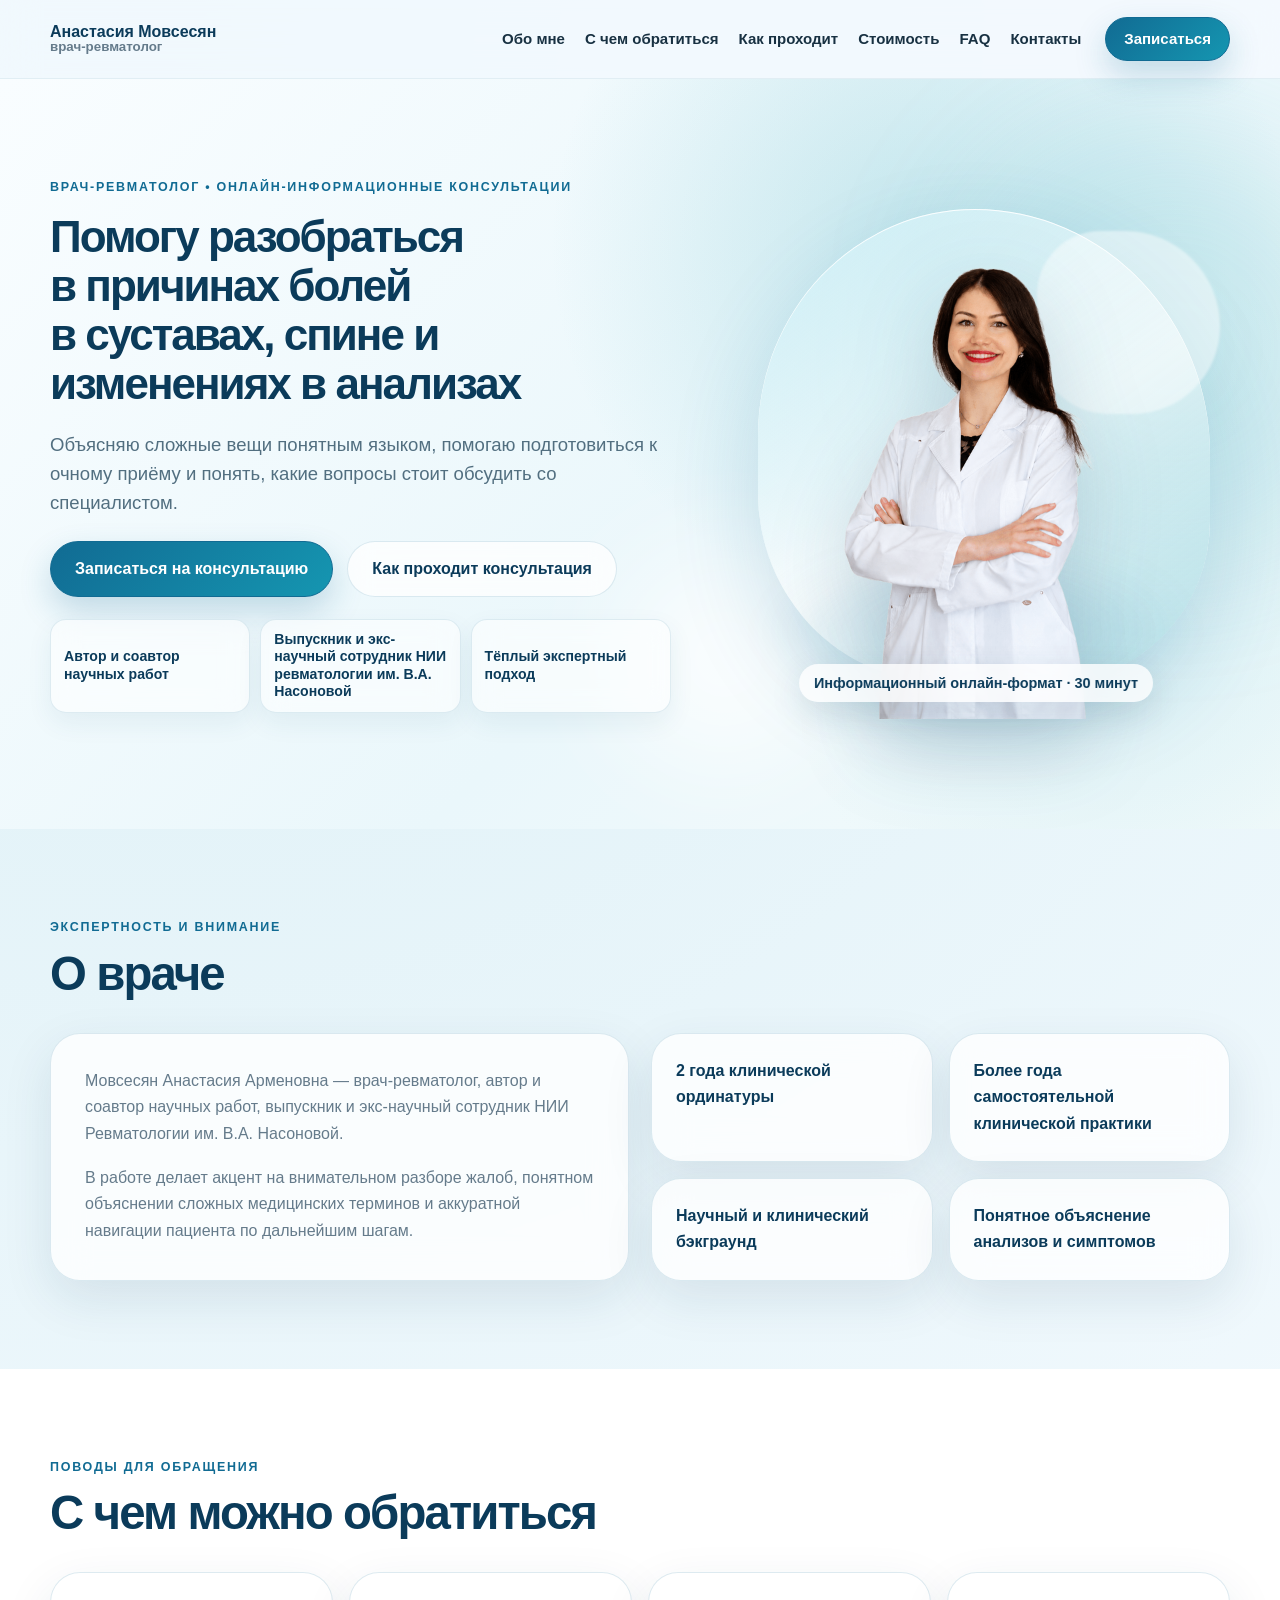
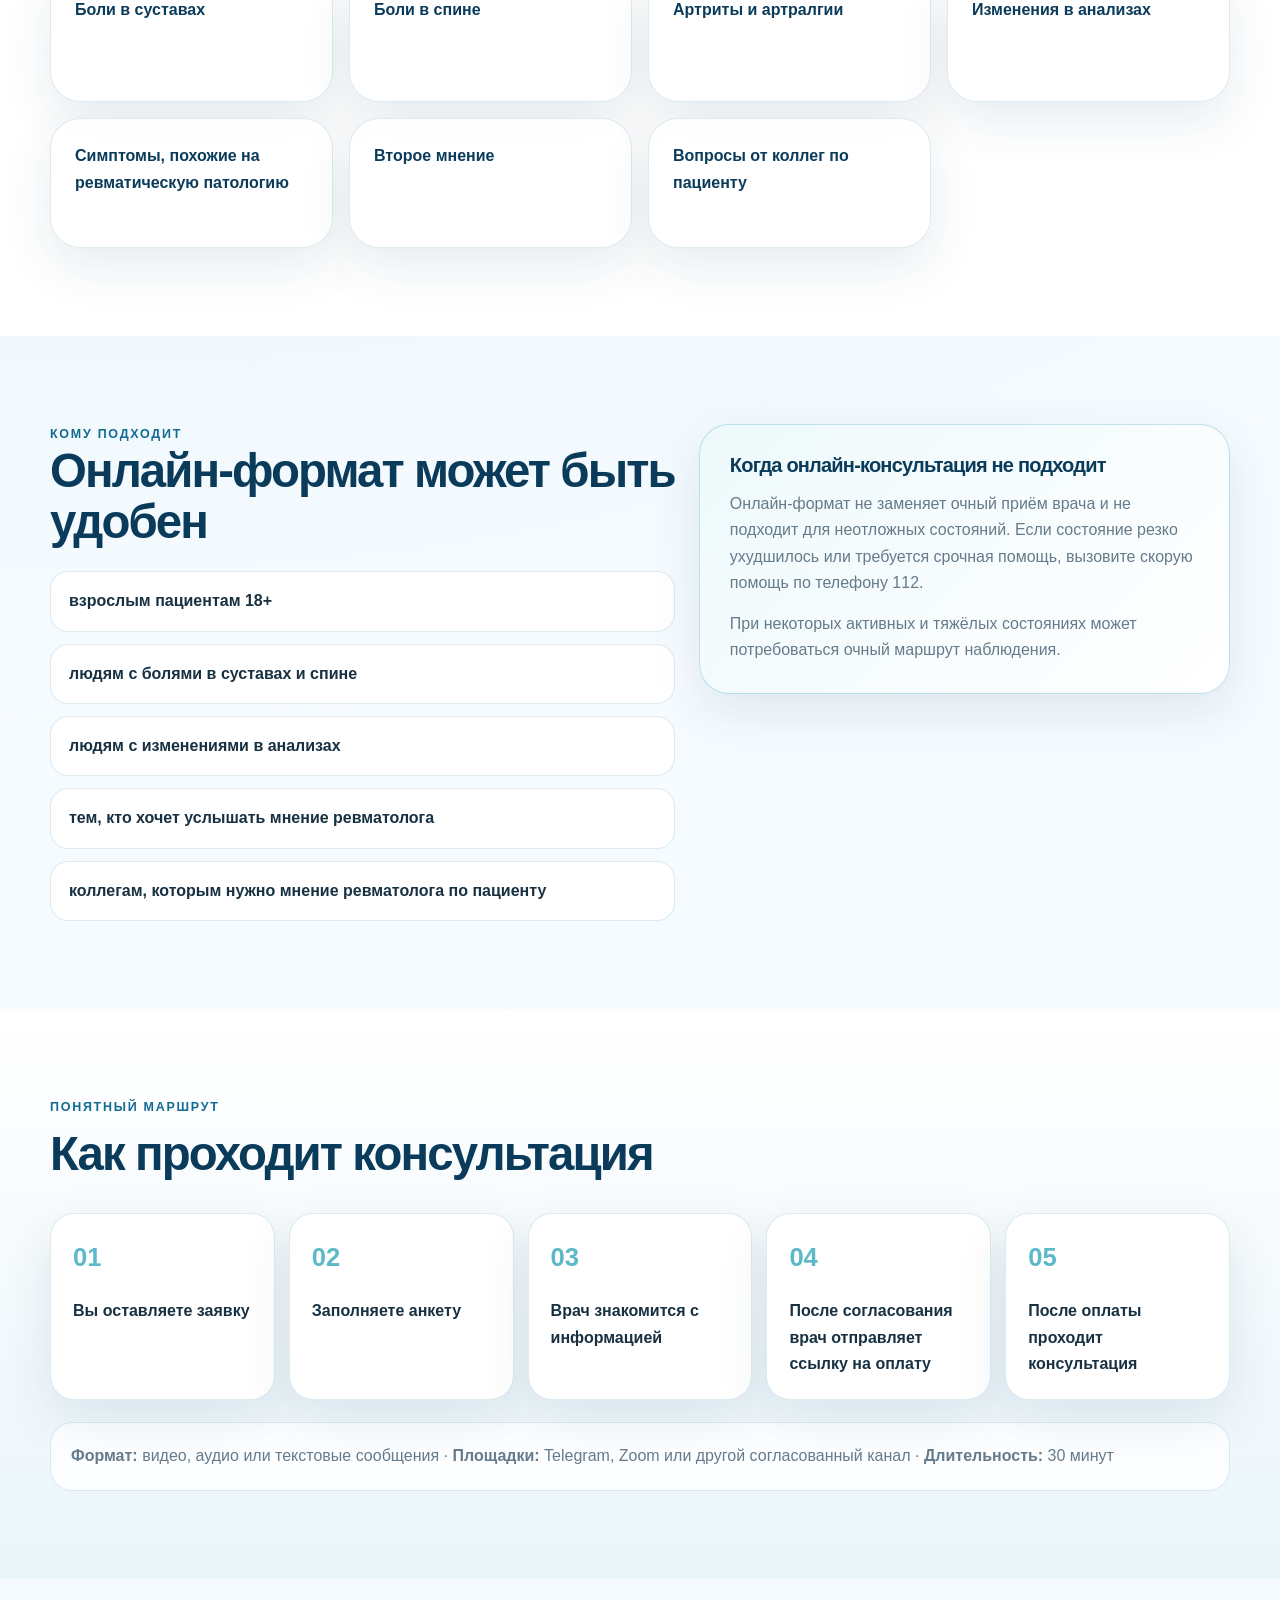
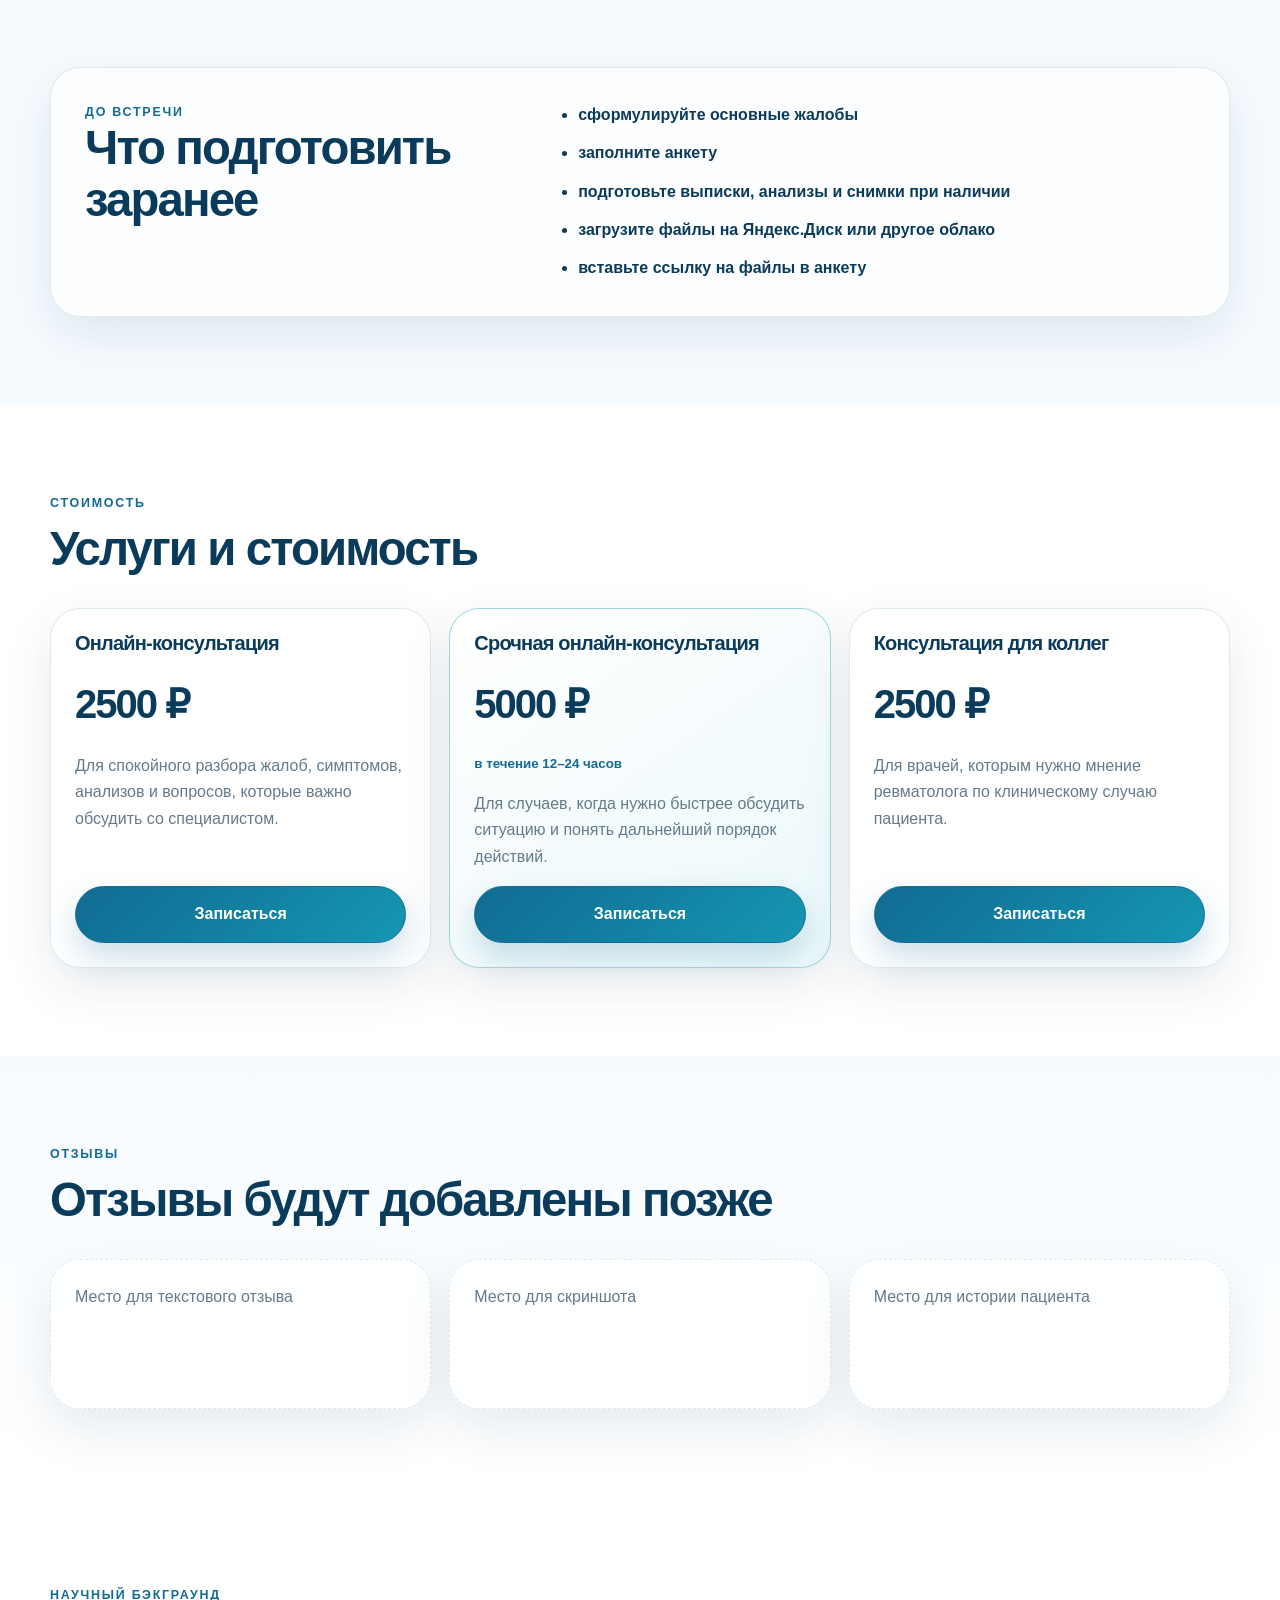
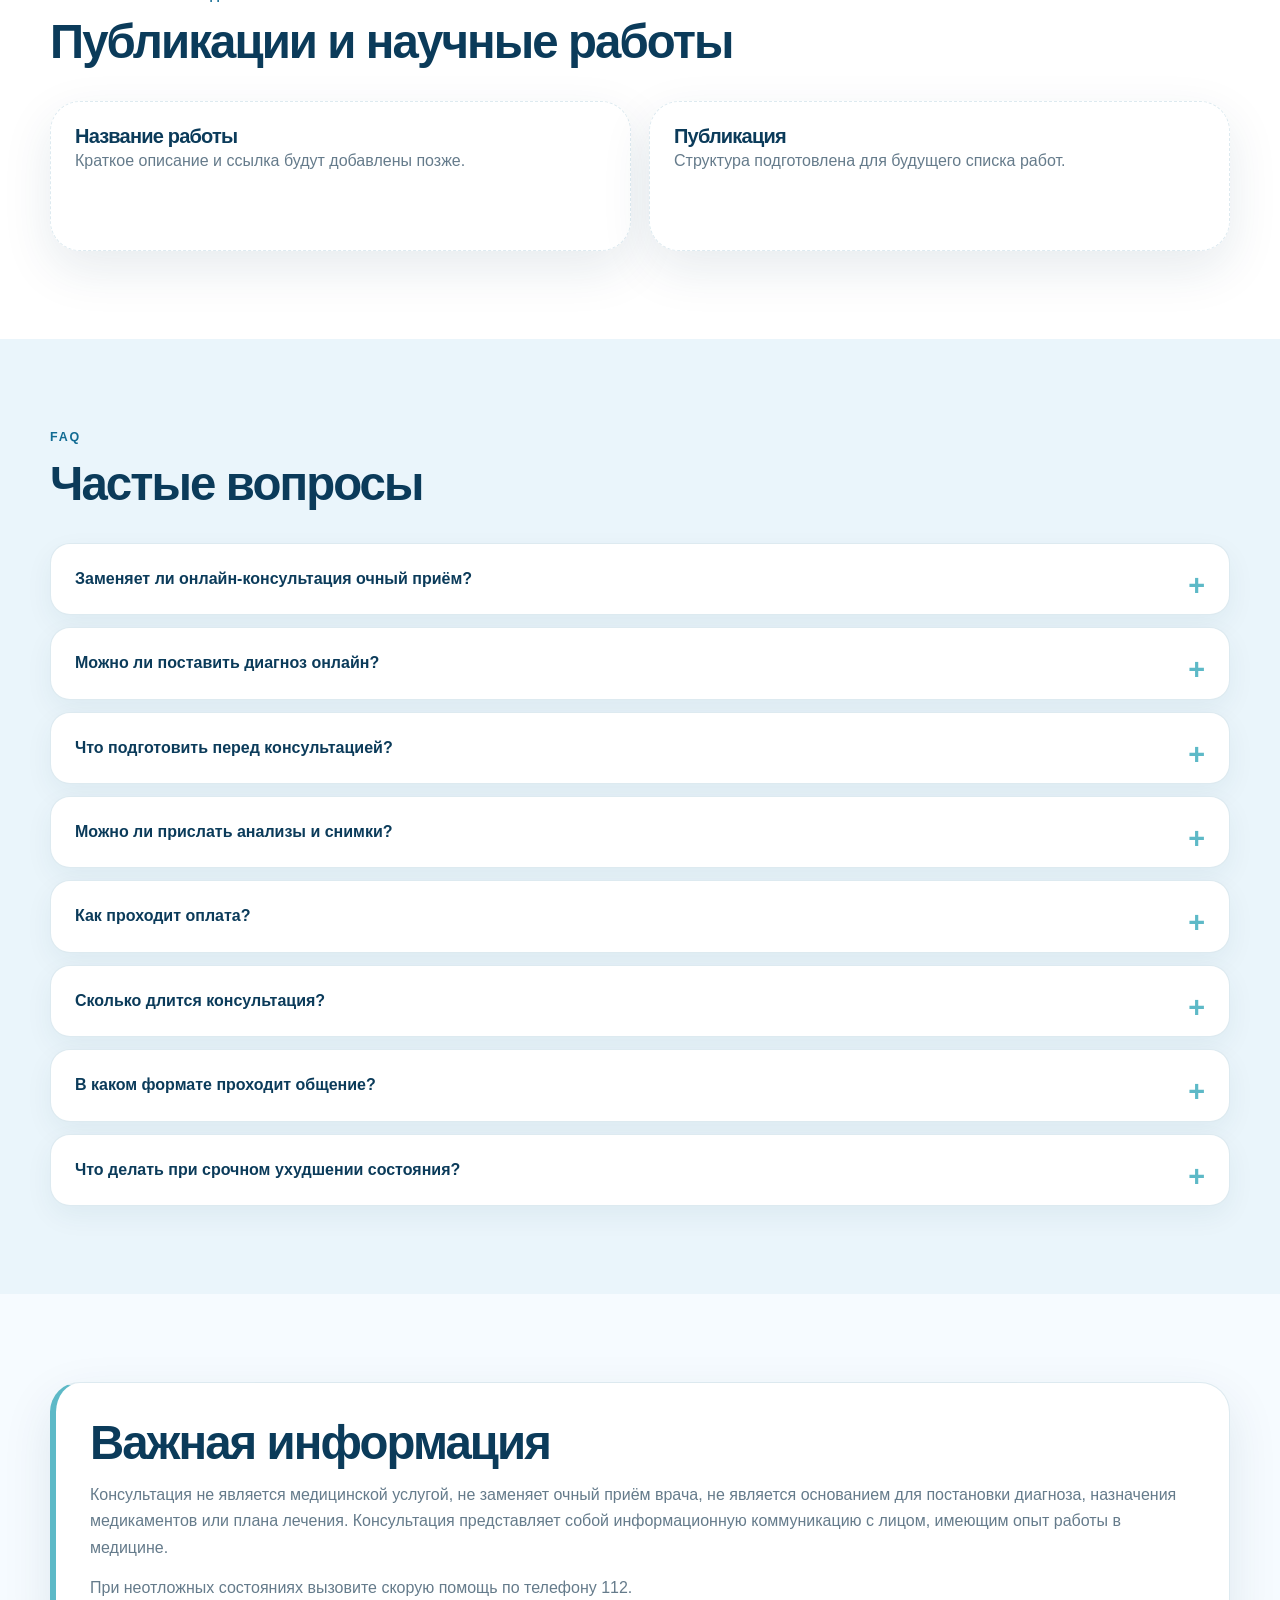
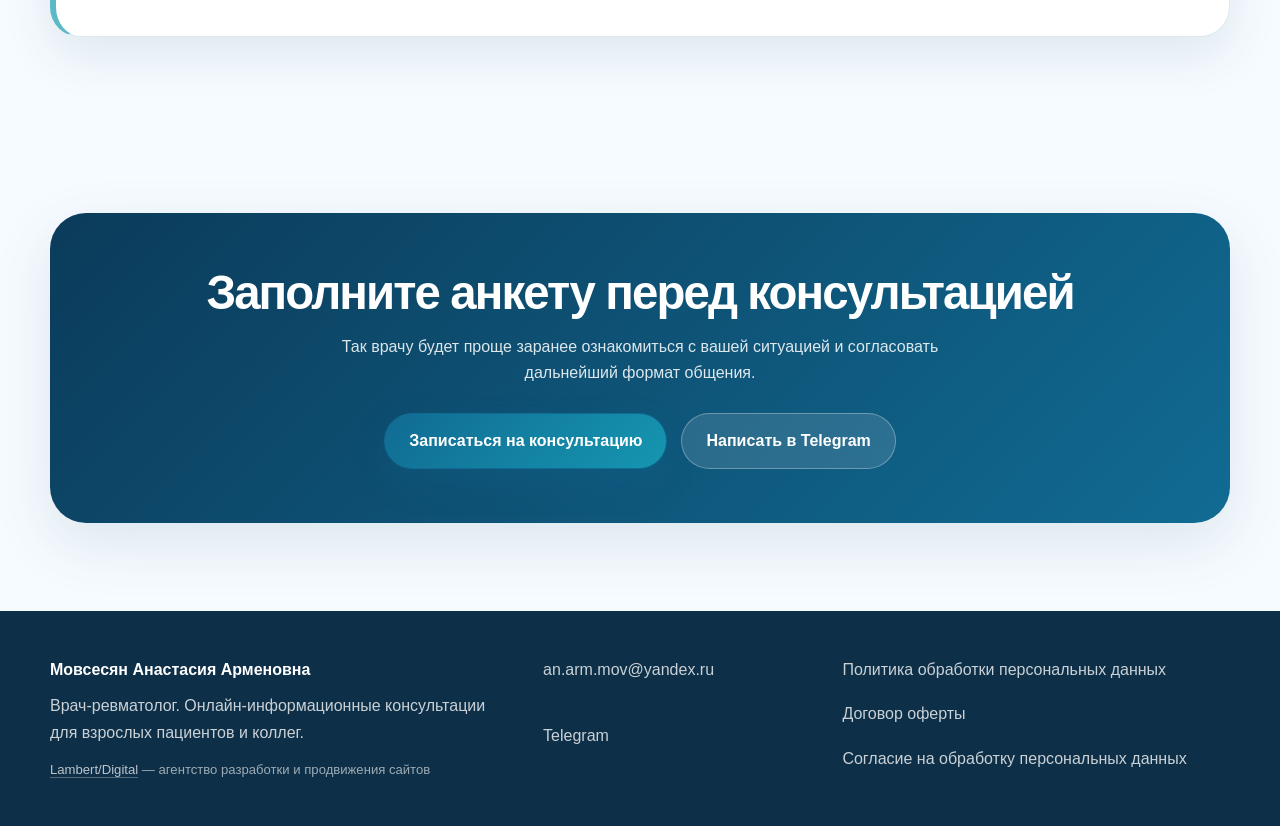
==== index.html @ 41251ccc "Подключить юридические документы на страницах сайта" ====
<!DOCTYPE html>
<html lang="ru">
<head>
  <meta charset="UTF-8">
  <meta name="viewport" content="width=device-width, initial-scale=1.0">
  <title>Анастасия Мовсесян — врач-ревматолог | Онлайн-информационные консультации</title>
  <meta name="description" content="Светлый лендинг врача-ревматолога Анастасии Мовсесян: онлайн-информационные консультации, анкета, стоимость, FAQ и контакты.">
  <meta property="og:type" content="website">
  <meta property="og:url" content="https://revmatolog-movsesyan.ru/">
  <meta property="og:title" content="Анастасия Мовсесян — врач-ревматолог">
  <meta property="og:description" content="Помощь в подготовке к очному приёму и понятный разбор жалоб, симптомов и анализов в онлайн-формате.">
  <meta property="og:image" content="https://revmatolog-movsesyan.ru/assets/images/doctor/movsesyan.png">
  <link rel="icon" href="assets/images/fav/favicon.ico" sizes="any">
  <link rel="icon" type="image/png" sizes="32x32" href="assets/images/fav/favicon-32x32.png">
  <link rel="icon" type="image/png" sizes="16x16" href="assets/images/fav/favicon-16x16.png">
  <link rel="apple-touch-icon" sizes="180x180" href="assets/images/fav/apple-touch-icon.png">
  <link rel="manifest" href="site.webmanifest">
  <meta name="theme-color" content="#0f3852">
  <link rel="stylesheet" href="assets/styles/main.css">
  <!-- TODO: место для подключения Яндекс.Метрики на следующем этапе. -->
</head>
<body>
  <header class="header" data-header>
    <div class="header__container container">
      <a class="header__brand" href="index.html" aria-label="На главную"><span>Анастасия Мовсесян</span><small>врач-ревматолог</small></a>
      <nav class="header__nav" data-menu aria-label="Основная навигация">
        <a href="#about">Обо мне</a><a href="#concerns">С чем обратиться</a><a href="#process">Как проходит</a><a href="#services">Стоимость</a><a href="#faq">FAQ</a><a href="#contacts">Контакты</a>
      </nav>
      <a class="button button--small header__cta" href="questionnaire.html">Записаться</a>
      <button class="header__burger" type="button" data-menu-toggle aria-label="Открыть меню" aria-expanded="false"><span></span><span></span><span></span></button>
    </div>
  </header>

  <main class="main">
    <section class="hero section">
      <div class="hero__container container reveal">
        <div class="hero__content">
          <p class="eyebrow">Врач-ревматолог • Онлайн-информационные консультации</p>
          <h1>Помогу разобраться в причинах болей в суставах, спине и изменениях в анализах</h1>
          <p class="hero__lead">Объясняю сложные вещи понятным языком, помогаю подготовиться к очному приёму и понять, какие вопросы стоит обсудить со специалистом.</p>
          <div class="hero__actions"><a class="button" href="questionnaire.html">Записаться на консультацию</a><a class="button button--ghost" href="#process">Как проходит консультация</a></div>
          <ul class="hero__facts"><li>Автор и соавтор научных работ</li><li>Выпускник и экс-научный сотрудник НИИ ревматологии им. В.А. Насоновой</li><li>Тёплый экспертный подход</li></ul>
        </div>
        <div class="hero__visual" aria-label="Фото врача">
          <div class="hero__photo-card"><img src="assets/images/doctor/movsesyan.png" alt="Мовсесян Анастасия Арменовна, врач-ревматолог"><p>Информационный онлайн-формат · 30 минут</p></div>
        </div>
      </div>
    </section>

    <section class="about section" id="about"><div class="container reveal"><div class="section-heading"><p class="eyebrow">Экспертность и внимание</p><h2>О враче</h2></div><div class="about__grid"><div class="about__text card card--large"><p>Мовсесян Анастасия Арменовна — врач-ревматолог, автор и соавтор научных работ, выпускник и экс-научный сотрудник НИИ Ревматологии им. В.А. Насоновой.</p><p>В работе делает акцент на внимательном разборе жалоб, понятном объяснении сложных медицинских терминов и аккуратной навигации пациента по дальнейшим шагам.</p></div><div class="about__stats"><article class="card">2 года клинической ординатуры</article><article class="card">Более года самостоятельной клинической практики</article><article class="card">Научный и клинический бэкграунд</article><article class="card">Понятное объяснение анализов и симптомов</article></div></div></div></section>

    <section class="concerns section" id="concerns"><div class="container reveal"><div class="section-heading"><p class="eyebrow">Поводы для обращения</p><h2>С чем можно обратиться</h2></div><div class="concerns__grid"> <article class="card">Боли в суставах</article><article class="card">Боли в спине</article><article class="card">Артриты и артралгии</article><article class="card">Изменения в анализах</article><article class="card">Симптомы, похожие на ревматическую патологию</article><article class="card">Второе мнение</article><article class="card">Вопросы от коллег по пациенту</article></div></div></section>

    <section class="suitability section"><div class="container reveal"><div class="suitability__grid"><div><p class="eyebrow">Кому подходит</p><h2>Онлайн-формат может быть удобен</h2><div class="suitability__list"><span>взрослым пациентам 18+</span><span>людям с болями в суставах и спине</span><span>людям с изменениями в анализах</span><span>тем, кто хочет услышать мнение ревматолога</span><span>коллегам, которым нужно мнение ревматолога по пациенту</span></div></div><aside class="notice"><h3>Когда онлайн-консультация не подходит</h3><p>Онлайн-формат не заменяет очный приём врача и не подходит для неотложных состояний. Если состояние резко ухудшилось или требуется срочная помощь, вызовите скорую помощь по телефону 112.</p><p>При некоторых активных и тяжёлых состояниях может потребоваться очный маршрут наблюдения.</p></aside></div></div></section>

    <section class="process section" id="process"><div class="container reveal"><div class="section-heading"><p class="eyebrow">Понятный маршрут</p><h2>Как проходит консультация</h2></div><ol class="process__steps"><li><span>01</span>Вы оставляете заявку</li><li><span>02</span>Заполняете анкету</li><li><span>03</span>Врач знакомится с информацией</li><li><span>04</span>После согласования врач отправляет ссылку на оплату</li><li><span>05</span>После оплаты проходит консультация</li></ol><div class="process__meta"><b>Формат:</b> видео, аудио или текстовые сообщения · <b>Площадки:</b> Telegram, Zoom или другой согласованный канал · <b>Длительность:</b> 30 минут</div></div></section>

    <section class="preparation section"><div class="container reveal"><div class="preparation__card card card--large"><div><p class="eyebrow">До встречи</p><h2>Что подготовить заранее</h2></div><ul><li>сформулируйте основные жалобы</li><li>заполните анкету</li><li>подготовьте выписки, анализы и снимки при наличии</li><li>загрузите файлы на Яндекс.Диск или другое облако</li><li>вставьте ссылку на файлы в анкету</li></ul></div></div></section>

    <section class="services section" id="services"><div class="container reveal"><div class="section-heading"><p class="eyebrow">Стоимость</p><h2>Услуги и стоимость</h2></div><div class="services__grid"><article class="service-card"><h3>Онлайн-консультация</h3><strong>2500 ₽</strong><p>Для спокойного разбора жалоб, симптомов, анализов и вопросов, которые важно обсудить со специалистом.</p><a class="button" href="questionnaire.html">Записаться</a></article><article class="service-card service-card--accent"><h3>Срочная онлайн-консультация</h3><strong>5000 ₽</strong><small>в течение 12–24 часов</small><p>Для случаев, когда нужно быстрее обсудить ситуацию и понять дальнейший порядок действий.</p><a class="button" href="questionnaire.html">Записаться</a></article><article class="service-card"><h3>Консультация для коллег</h3><strong>2500 ₽</strong><p>Для врачей, которым нужно мнение ревматолога по клиническому случаю пациента.</p><a class="button" href="questionnaire.html">Записаться</a></article></div></div></section>

    <section class="reviews section"><div class="container reveal"><div class="section-heading"><p class="eyebrow">Отзывы</p><h2>Отзывы будут добавлены позже</h2></div><div class="placeholder-grid"><article class="placeholder-card">Место для текстового отзыва</article><article class="placeholder-card">Место для скриншота</article><article class="placeholder-card">Место для истории пациента</article></div></div></section>
    <section class="publications section"><div class="container reveal"><div class="section-heading"><p class="eyebrow">Научный бэкграунд</p><h2>Публикации и научные работы</h2></div><div class="placeholder-grid"><article class="placeholder-card"><h3>Название работы</h3><p>Краткое описание и ссылка будут добавлены позже.</p></article><article class="placeholder-card"><h3>Публикация</h3><p>Структура подготовлена для будущего списка работ.</p></article></div></div></section>

    <section class="faq section" id="faq"><div class="container reveal"><div class="section-heading"><p class="eyebrow">FAQ</p><h2>Частые вопросы</h2></div><div class="accordion" data-accordion>
        <article class="accordion__item"><button class="accordion__button" type="button">Заменяет ли онлайн-консультация очный приём?</button><div class="accordion__panel"><p>Нет. Онлайн-формат носит информационный характер и не заменяет очный осмотр врача.</p></div></article>
        <article class="accordion__item"><button class="accordion__button" type="button">Можно ли поставить диагноз онлайн?</button><div class="accordion__panel"><p>Постановка диагноза требует очного медицинского маршрута, осмотра и анализа документов специалистом в рамках медицинской помощи.</p></div></article>
        <article class="accordion__item"><button class="accordion__button" type="button">Что подготовить перед консультацией?</button><div class="accordion__panel"><p>Анкету, список вопросов, доступные выписки, анализы и снимки в виде ссылки на облачное хранилище.</p></div></article>
        <article class="accordion__item"><button class="accordion__button" type="button">Можно ли прислать анализы и снимки?</button><div class="accordion__panel"><p>Да, можно вставить ссылку на Яндекс.Диск или другое облако. Файлы не загружаются и не хранятся на сайте.</p></div></article>
        <article class="accordion__item"><button class="accordion__button" type="button">Как проходит оплата?</button><div class="accordion__panel"><p>После знакомства с анкетой и согласования формата врач отправит ссылку на оплату. Реальная оплата на сайте пока не подключена.</p></div></article>
        <article class="accordion__item"><button class="accordion__button" type="button">Сколько длится консультация?</button><div class="accordion__panel"><p>Ориентировочная длительность онлайн-коммуникации — 30 минут.</p></div></article>
        <article class="accordion__item"><button class="accordion__button" type="button">В каком формате проходит общение?</button><div class="accordion__panel"><p>Видео, аудио или текстовые сообщения в Telegram, Zoom или другом согласованном канале.</p></div></article>
        <article class="accordion__item"><button class="accordion__button" type="button">Что делать при срочном ухудшении состояния?</button><div class="accordion__panel"><p>При резком ухудшении состояния или признаках неотложной ситуации вызовите скорую помощь по телефону 112.</p></div></article>
      </div></div></section>

    <section class="legal section"><div class="container reveal"><div class="legal__box"><h2>Важная информация</h2><p>Консультация не является медицинской услугой, не заменяет очный приём врача, не является основанием для постановки диагноза, назначения медикаментов или плана лечения. Консультация представляет собой информационную коммуникацию с лицом, имеющим опыт работы в медицине.</p><p>При неотложных состояниях вызовите скорую помощь по телефону 112.</p></div></div></section>
    <section class="cta section"><div class="container reveal"><div class="cta__box"><h2>Заполните анкету перед консультацией</h2><p>Так врачу будет проще заранее ознакомиться с вашей ситуацией и согласовать дальнейший формат общения.</p><div class="cta__actions"><a class="button" href="questionnaire.html">Записаться на консультацию</a><a class="button button--ghost" href="https://t.me/alter_ana" target="_blank" rel="noopener noreferrer">Написать в Telegram</a></div></div></div></section>
  </main>
  <footer class="footer" id="contacts"><div class="footer__container container"><div><a class="footer__brand" href="index.html">Мовсесян Анастасия Арменовна</a><p>Врач-ревматолог. Онлайн-информационные консультации для взрослых пациентов и коллег.</p><p class="footer__developer"><a href="https://lambert-digital.ru/" target="_blank" rel="noopener noreferrer">Lambert/Digital</a> — агентство разработки и продвижения сайтов</p></div><address><a href="mailto:an.arm.mov@yandex.ru">an.arm.mov@yandex.ru</a><a href="https://t.me/alter_ana" target="_blank" rel="noopener noreferrer">Telegram</a></address><nav><a href="assets/docs/Политика_обработки_персональных_данных.docx" target="_blank" rel="noopener noreferrer">Политика обработки персональных данных</a><a href="assets/docs/Оферта%20на%20онлайн-консультации.docx" target="_blank" rel="noopener noreferrer">Договор оферты</a><span>Согласие на обработку персональных данных</span></nav></div></footer>
  <script src="assets/js/menu.js"></script><script src="assets/js/accordion.js"></script><script src="assets/js/form.js"></script><script src="assets/js/animations.js"></script><script src="assets/js/main.js"></script>
</body>
</html>
---- assets/styles/main.css ----
@import url("base/reset.css");
@import url("base/variables.css");
@import url("base/typography.css");
@import url("base/global.css");
@import url("base/utilities.css");
@import url("components/buttons.css");
@import url("components/cards.css");
@import url("components/badges.css");
@import url("components/accordion.css");
@import url("components/inputs.css");
@import url("components/animations.css");
@import url("layout/header.css");
@import url("layout/footer.css");
@import url("layout/hero.css");
@import url("layout/about.css");
@import url("layout/concerns.css");
@import url("layout/suitability.css");
@import url("layout/process.css");
@import url("layout/preparation.css");
@import url("layout/services.css");
@import url("layout/reviews.css");
@import url("layout/publications.css");
@import url("layout/faq.css");
@import url("layout/cta.css");
@import url("layout/form.css");
@import url("layout/legal.css");
@import url("pages/home.css");
@import url("pages/questionnaire.css");
@import url("pages/success.css");
@import url("responsive/media.css");
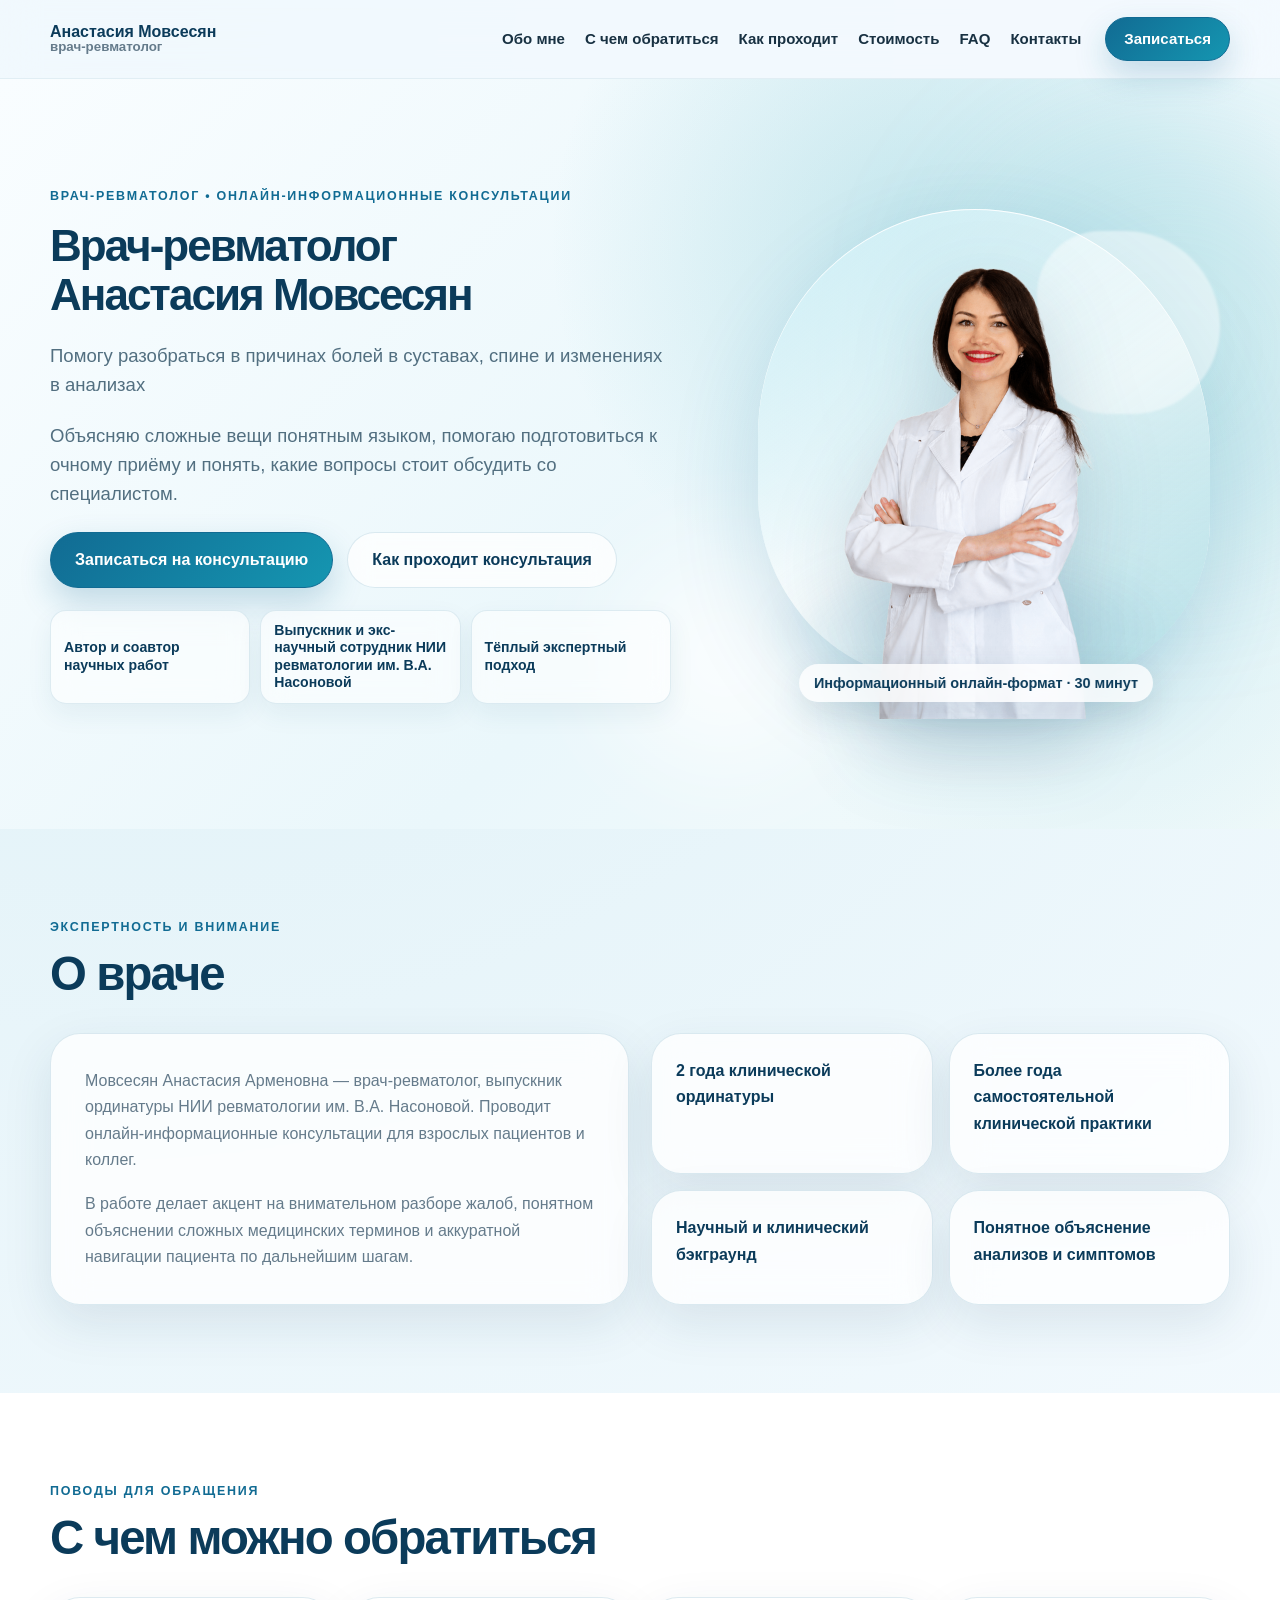
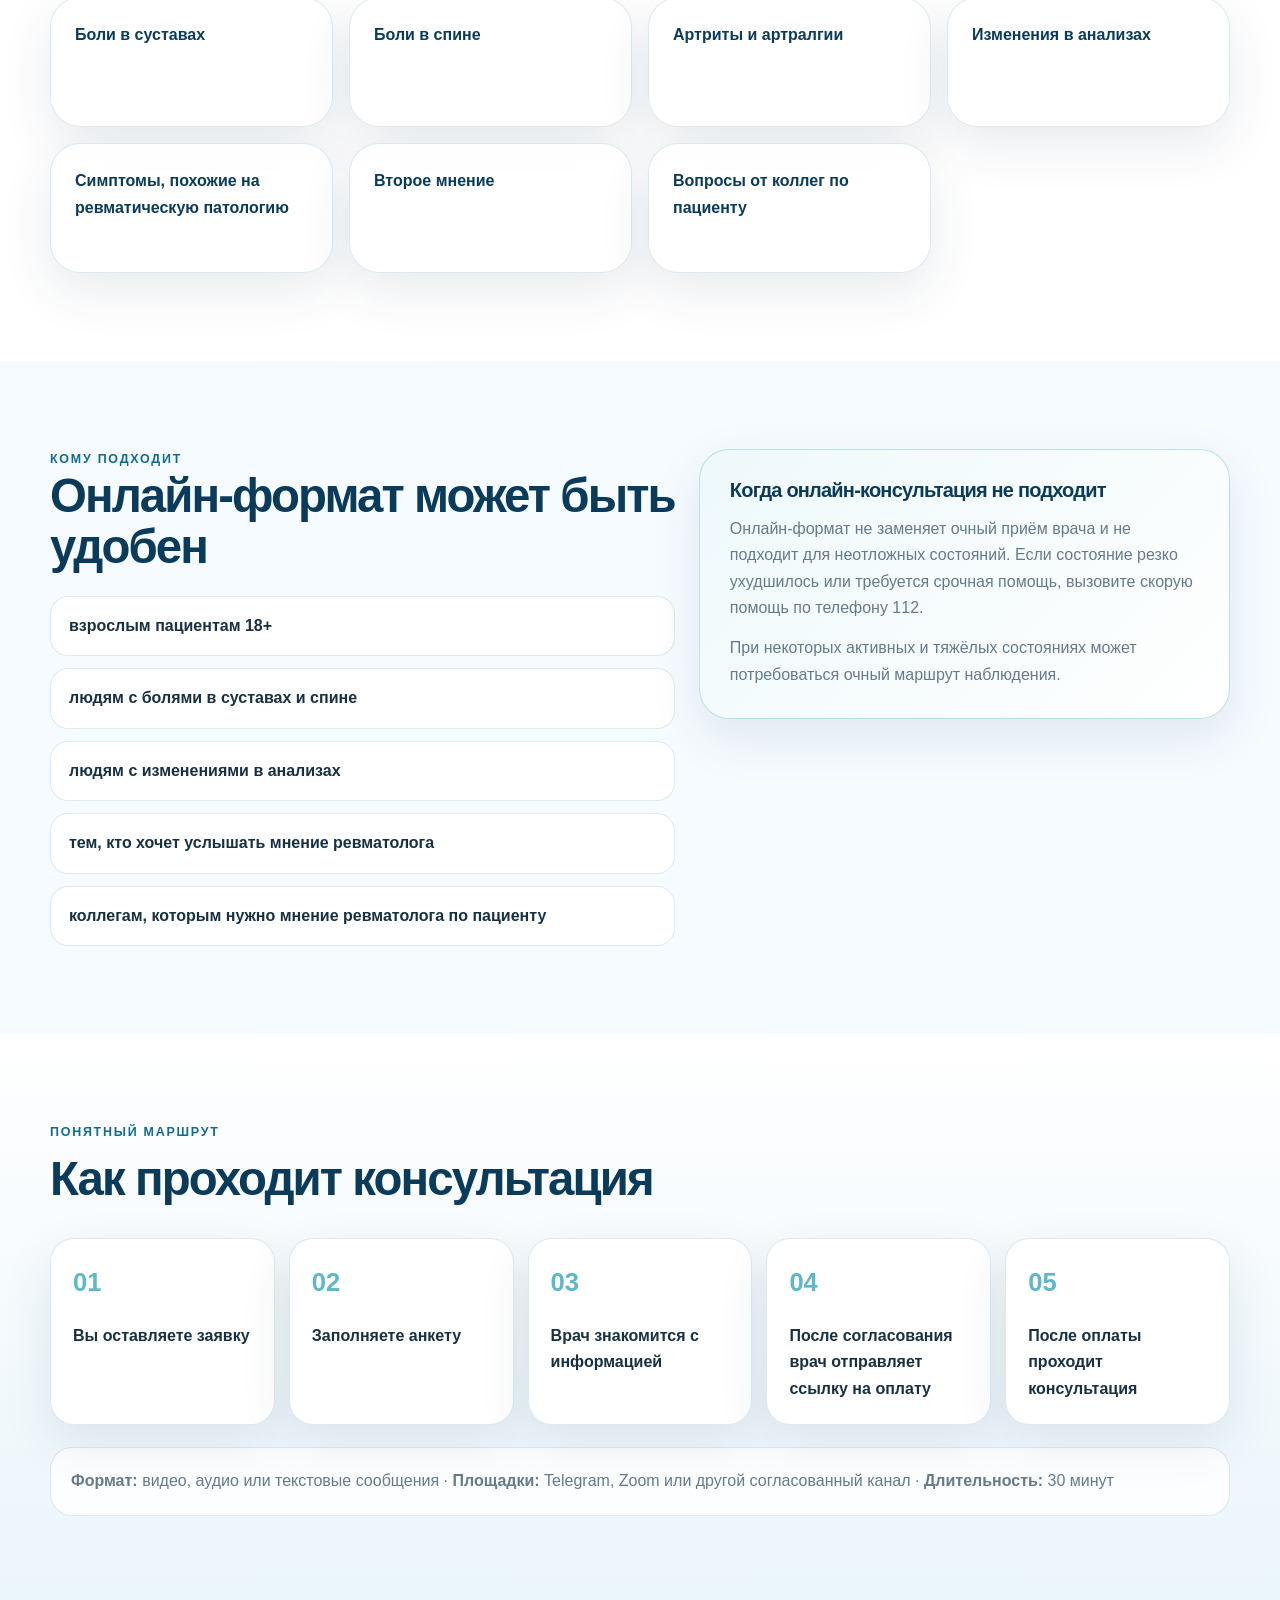
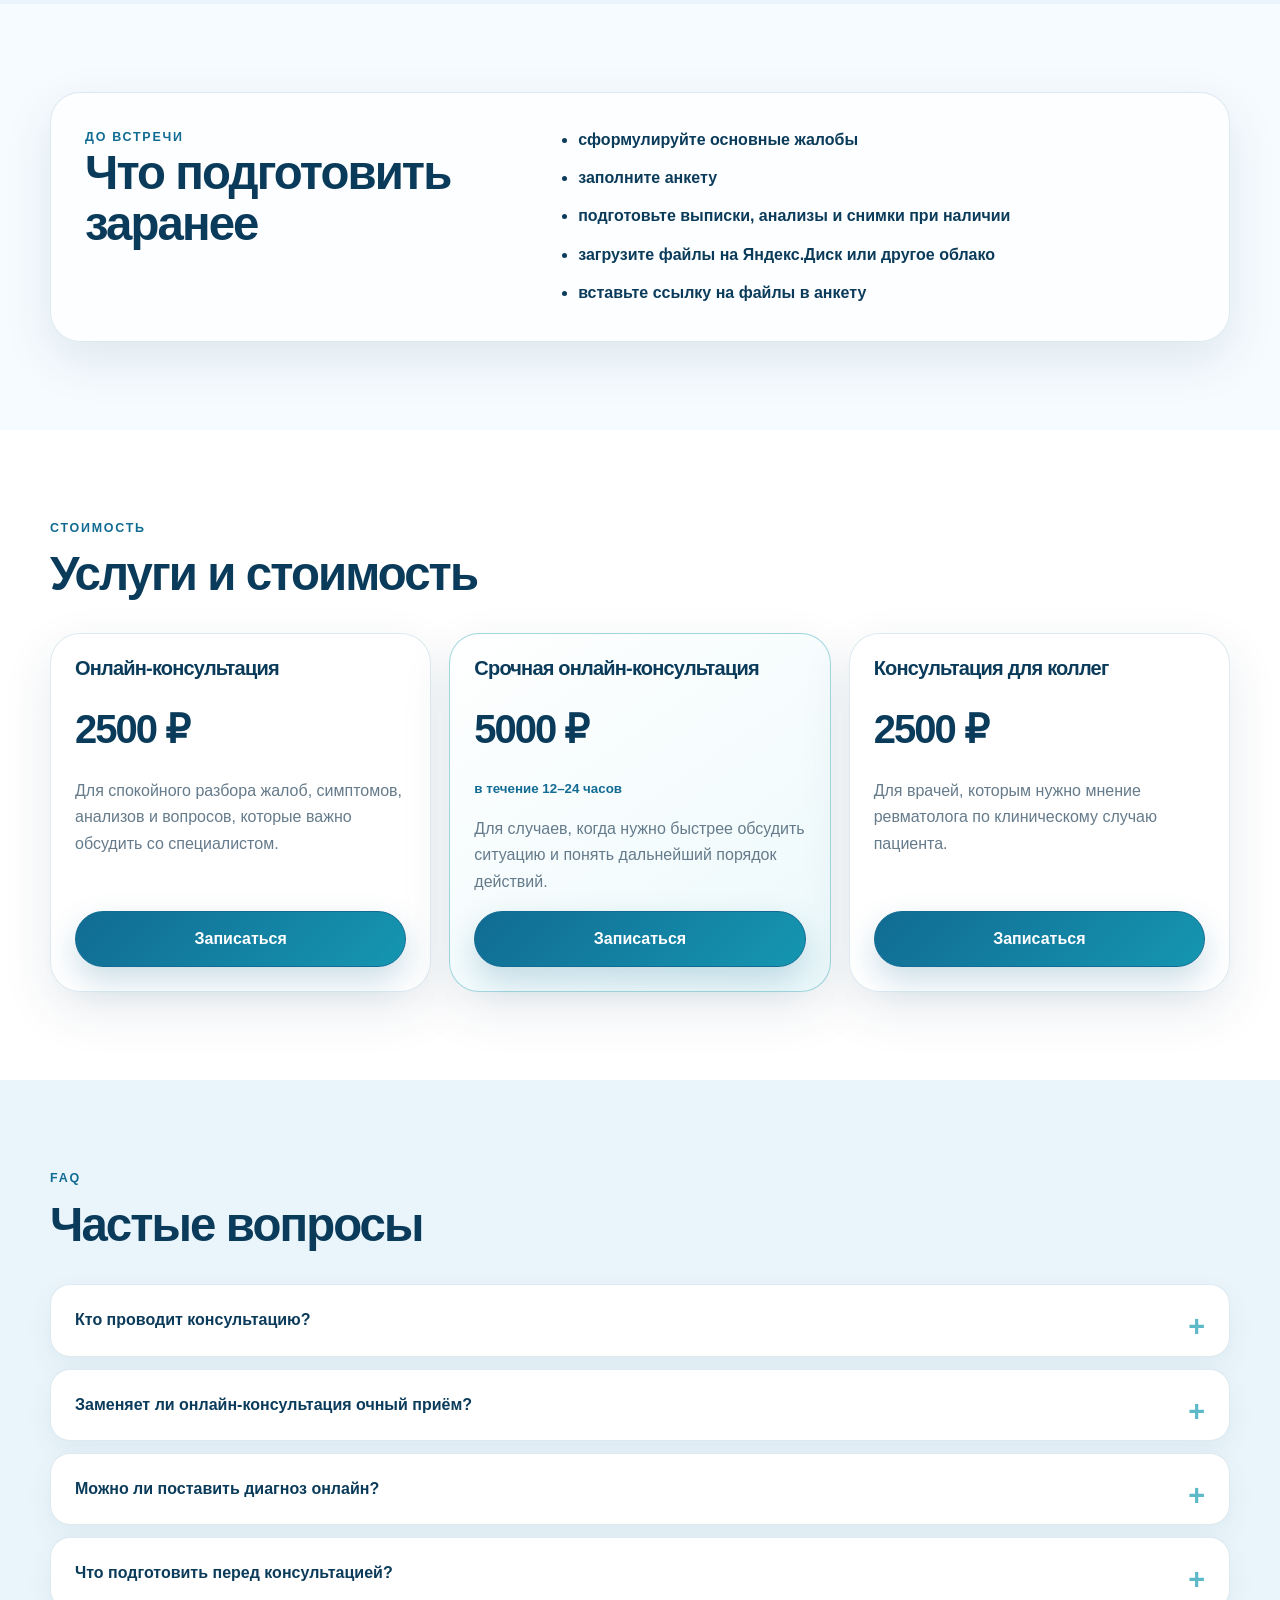
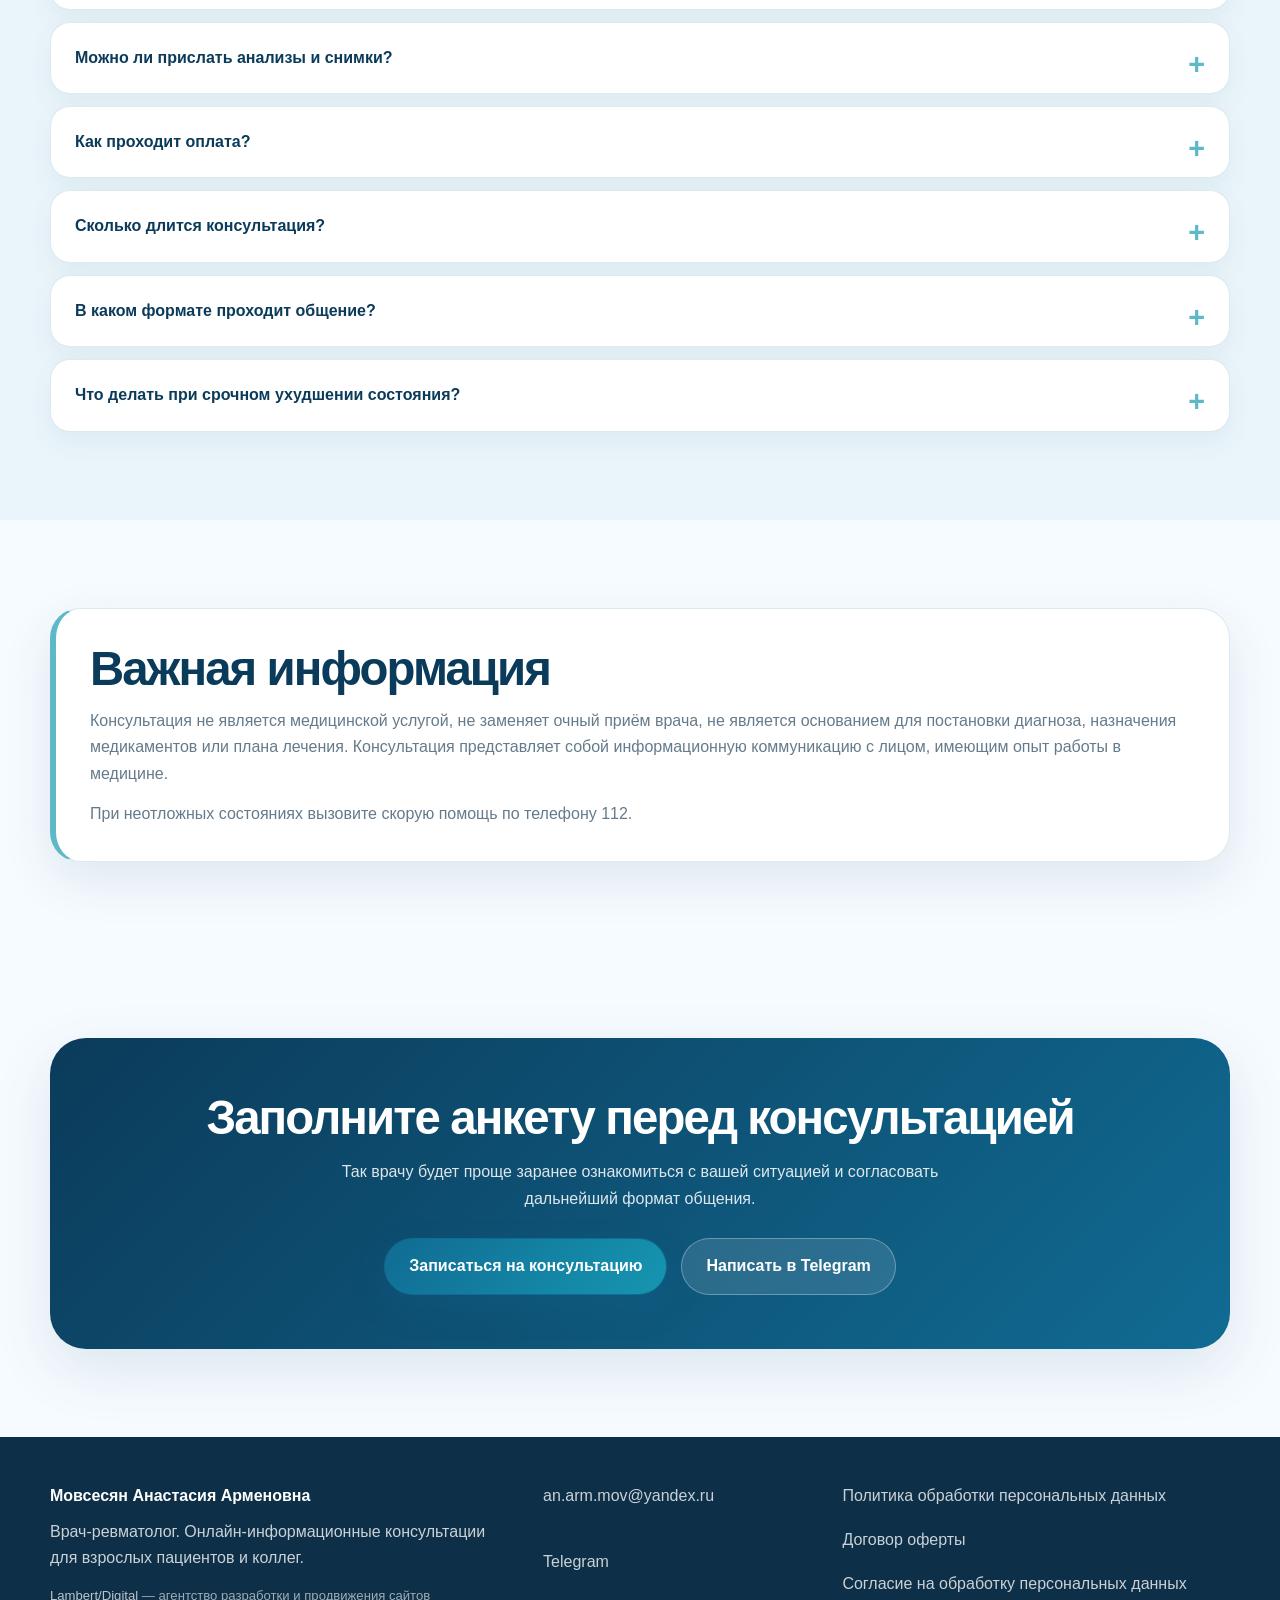
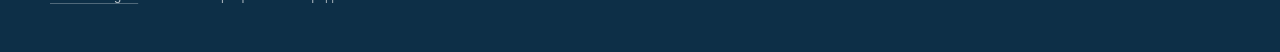
==== commit 2d0388fa: "SEO update for branded rheumatologist queries" ====
--- a/index.html
+++ b/index.html
@@ -3,13 +3,18 @@
 <head>
   <meta charset="UTF-8">
   <meta name="viewport" content="width=device-width, initial-scale=1.0">
-  <title>Анастасия Мовсесян — врач-ревматолог | Онлайн-информационные консультации</title>
-  <meta name="description" content="Светлый лендинг врача-ревматолога Анастасии Мовсесян: онлайн-информационные консультации, анкета, стоимость, FAQ и контакты.">
+  <title>Ревматолог Анастасия Мовсесян — онлайн-консультации</title>
+  <meta name="description" content="Мовсесян Анастасия Арменовна — врач-ревматолог. Онлайн-информационные консультации по болям в суставах и спине, изменениям в анализах и вопросам ревматологии.">
+  <meta name="robots" content="index, follow, max-image-preview:large">
+  <link rel="canonical" href="https://revmatolog-movsesyan.ru/">
   <meta property="og:type" content="website">
   <meta property="og:url" content="https://revmatolog-movsesyan.ru/">
-  <meta property="og:title" content="Анастасия Мовсесян — врач-ревматолог">
-  <meta property="og:description" content="Помощь в подготовке к очному приёму и понятный разбор жалоб, симптомов и анализов в онлайн-формате.">
+  <meta property="og:title" content="Ревматолог Анастасия Мовсесян — онлайн-консультации">
+  <meta property="og:description" content="Мовсесян Анастасия Арменовна — врач-ревматолог. Онлайн-информационные консультации по болям в суставах и спине, изменениям в анализах и вопросам ревматологии.">
   <meta property="og:image" content="https://revmatolog-movsesyan.ru/assets/images/doctor/movsesyan.png">
+  <meta name="twitter:card" content="summary_large_image">
+  <meta name="twitter:title" content="Ревматолог Анастасия Мовсесян — онлайн-консультации">
+  <meta name="twitter:description" content="Мовсесян Анастасия Арменовна — врач-ревматолог. Онлайн-информационные консультации по болям в суставах и спине, изменениям в анализах и вопросам ревматологии.">
   <link rel="icon" href="assets/images/fav/favicon.ico" sizes="any">
   <link rel="icon" type="image/png" sizes="32x32" href="assets/images/fav/favicon-32x32.png">
   <link rel="icon" type="image/png" sizes="16x16" href="assets/images/fav/favicon-16x16.png">
@@ -17,6 +22,44 @@
   <link rel="manifest" href="site.webmanifest">
   <meta name="theme-color" content="#0f3852">
   <link rel="stylesheet" href="assets/styles/main.css">
+  <script type="application/ld+json">
+    {
+      "@context": "https://schema.org",
+      "@graph": [
+        {
+          "@type": "WebSite",
+          "@id": "https://revmatolog-movsesyan.ru/#website",
+          "url": "https://revmatolog-movsesyan.ru/",
+          "name": "Ревматолог Анастасия Мовсесян"
+        },
+        {
+          "@type": "WebPage",
+          "@id": "https://revmatolog-movsesyan.ru/#webpage",
+          "url": "https://revmatolog-movsesyan.ru/",
+          "name": "Ревматолог Анастасия Мовсесян — онлайн-консультации",
+          "isPartOf": { "@id": "https://revmatolog-movsesyan.ru/#website" },
+          "about": { "@id": "https://revmatolog-movsesyan.ru/#person" },
+          "mainEntity": { "@id": "https://revmatolog-movsesyan.ru/#person" }
+        },
+        {
+          "@type": "Person",
+          "@id": "https://revmatolog-movsesyan.ru/#person",
+          "name": "Мовсесян Анастасия Арменовна",
+          "alternateName": [
+            "Анастасия Мовсесян",
+            "врач-ревматолог Анастасия Мовсесян"
+          ],
+          "jobTitle": "Врач-ревматолог",
+          "url": "https://revmatolog-movsesyan.ru/",
+          "image": "https://revmatolog-movsesyan.ru/assets/images/doctor/movsesyan.png",
+          "email": "an.arm.mov@yandex.ru",
+          "sameAs": [
+            "https://t.me/alter_ana"
+          ]
+        }
+      ]
+    }
+  </script>
   <!-- TODO: место для подключения Яндекс.Метрики на следующем этапе. -->
 </head>
 <body>
@@ -36,18 +79,19 @@
       <div class="hero__container container reveal">
         <div class="hero__content">
           <p class="eyebrow">Врач-ревматолог • Онлайн-информационные консультации</p>
-          <h1>Помогу разобраться в причинах болей в суставах, спине и изменениях в анализах</h1>
+          <h1>Врач-ревматолог Анастасия Мовсесян</h1>
+          <p class="hero__lead">Помогу разобраться в причинах болей в суставах, спине и изменениях в анализах</p>
           <p class="hero__lead">Объясняю сложные вещи понятным языком, помогаю подготовиться к очному приёму и понять, какие вопросы стоит обсудить со специалистом.</p>
           <div class="hero__actions"><a class="button" href="questionnaire.html">Записаться на консультацию</a><a class="button button--ghost" href="#process">Как проходит консультация</a></div>
           <ul class="hero__facts"><li>Автор и соавтор научных работ</li><li>Выпускник и экс-научный сотрудник НИИ ревматологии им. В.А. Насоновой</li><li>Тёплый экспертный подход</li></ul>
         </div>
         <div class="hero__visual" aria-label="Фото врача">
-          <div class="hero__photo-card"><img src="assets/images/doctor/movsesyan.png" alt="Мовсесян Анастасия Арменовна, врач-ревматолог"><p>Информационный онлайн-формат · 30 минут</p></div>
+          <div class="hero__photo-card"><img src="assets/images/doctor/movsesyan.png" alt="Мовсесян Анастасия Арменовна — врач-ревматолог"><p>Информационный онлайн-формат · 30 минут</p></div>
         </div>
       </div>
     </section>
 
-    <section class="about section" id="about"><div class="container reveal"><div class="section-heading"><p class="eyebrow">Экспертность и внимание</p><h2>О враче</h2></div><div class="about__grid"><div class="about__text card card--large"><p>Мовсесян Анастасия Арменовна — врач-ревматолог, автор и соавтор научных работ, выпускник и экс-научный сотрудник НИИ Ревматологии им. В.А. Насоновой.</p><p>В работе делает акцент на внимательном разборе жалоб, понятном объяснении сложных медицинских терминов и аккуратной навигации пациента по дальнейшим шагам.</p></div><div class="about__stats"><article class="card">2 года клинической ординатуры</article><article class="card">Более года самостоятельной клинической практики</article><article class="card">Научный и клинический бэкграунд</article><article class="card">Понятное объяснение анализов и симптомов</article></div></div></div></section>
+    <section class="about section" id="about"><div class="container reveal"><div class="section-heading"><p class="eyebrow">Экспертность и внимание</p><h2>О враче</h2></div><div class="about__grid"><div class="about__text card card--large"><p>Мовсесян Анастасия Арменовна — врач-ревматолог, выпускник ординатуры НИИ ревматологии им. В.А. Насоновой. Проводит онлайн-информационные консультации для взрослых пациентов и коллег.</p><p>В работе делает акцент на внимательном разборе жалоб, понятном объяснении сложных медицинских терминов и аккуратной навигации пациента по дальнейшим шагам.</p></div><div class="about__stats"><article class="card">2 года клинической ординатуры</article><article class="card">Более года самостоятельной клинической практики</article><article class="card">Научный и клинический бэкграунд</article><article class="card">Понятное объяснение анализов и симптомов</article></div></div></div></section>
 
     <section class="concerns section" id="concerns"><div class="container reveal"><div class="section-heading"><p class="eyebrow">Поводы для обращения</p><h2>С чем можно обратиться</h2></div><div class="concerns__grid"> <article class="card">Боли в суставах</article><article class="card">Боли в спине</article><article class="card">Артриты и артралгии</article><article class="card">Изменения в анализах</article><article class="card">Симптомы, похожие на ревматическую патологию</article><article class="card">Второе мнение</article><article class="card">Вопросы от коллег по пациенту</article></div></div></section>
 
@@ -59,10 +103,8 @@
 
     <section class="services section" id="services"><div class="container reveal"><div class="section-heading"><p class="eyebrow">Стоимость</p><h2>Услуги и стоимость</h2></div><div class="services__grid"><article class="service-card"><h3>Онлайн-консультация</h3><strong>2500 ₽</strong><p>Для спокойного разбора жалоб, симптомов, анализов и вопросов, которые важно обсудить со специалистом.</p><a class="button" href="questionnaire.html">Записаться</a></article><article class="service-card service-card--accent"><h3>Срочная онлайн-консультация</h3><strong>5000 ₽</strong><small>в течение 12–24 часов</small><p>Для случаев, когда нужно быстрее обсудить ситуацию и понять дальнейший порядок действий.</p><a class="button" href="questionnaire.html">Записаться</a></article><article class="service-card"><h3>Консультация для коллег</h3><strong>2500 ₽</strong><p>Для врачей, которым нужно мнение ревматолога по клиническому случаю пациента.</p><a class="button" href="questionnaire.html">Записаться</a></article></div></div></section>
 
-    <section class="reviews section"><div class="container reveal"><div class="section-heading"><p class="eyebrow">Отзывы</p><h2>Отзывы будут добавлены позже</h2></div><div class="placeholder-grid"><article class="placeholder-card">Место для текстового отзыва</article><article class="placeholder-card">Место для скриншота</article><article class="placeholder-card">Место для истории пациента</article></div></div></section>
-    <section class="publications section"><div class="container reveal"><div class="section-heading"><p class="eyebrow">Научный бэкграунд</p><h2>Публикации и научные работы</h2></div><div class="placeholder-grid"><article class="placeholder-card"><h3>Название работы</h3><p>Краткое описание и ссылка будут добавлены позже.</p></article><article class="placeholder-card"><h3>Публикация</h3><p>Структура подготовлена для будущего списка работ.</p></article></div></div></section>
-
     <section class="faq section" id="faq"><div class="container reveal"><div class="section-heading"><p class="eyebrow">FAQ</p><h2>Частые вопросы</h2></div><div class="accordion" data-accordion>
+        <article class="accordion__item"><button class="accordion__button" type="button">Кто проводит консультацию?</button><div class="accordion__panel"><p>Консультацию проводит врач-ревматолог Анастасия Арменовна Мовсесян.</p></div></article>
         <article class="accordion__item"><button class="accordion__button" type="button">Заменяет ли онлайн-консультация очный приём?</button><div class="accordion__panel"><p>Нет. Онлайн-формат носит информационный характер и не заменяет очный осмотр врача.</p></div></article>
         <article class="accordion__item"><button class="accordion__button" type="button">Можно ли поставить диагноз онлайн?</button><div class="accordion__panel"><p>Постановка диагноза требует очного медицинского маршрута, осмотра и анализа документов специалистом в рамках медицинской помощи.</p></div></article>
         <article class="accordion__item"><button class="accordion__button" type="button">Что подготовить перед консультацией?</button><div class="accordion__panel"><p>Анкету, список вопросов, доступные выписки, анализы и снимки в виде ссылки на облачное хранилище.</p></div></article>
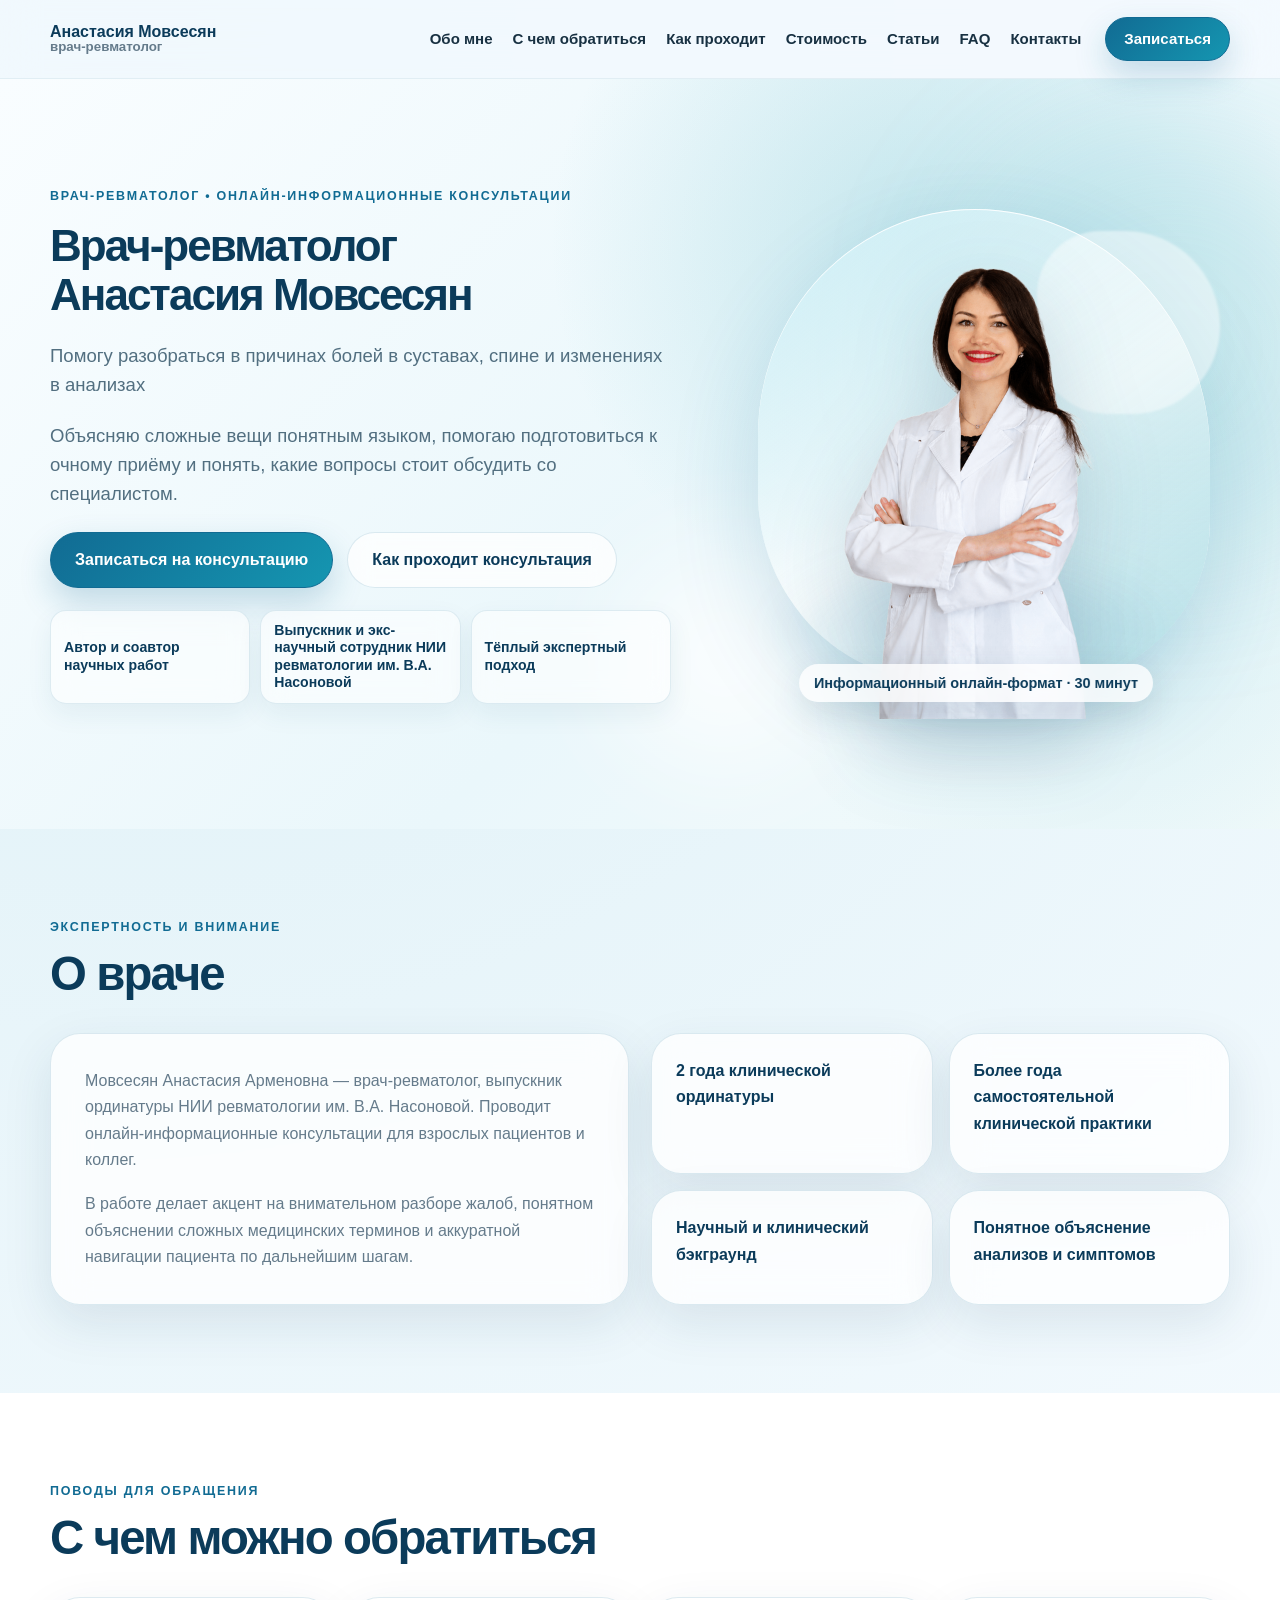
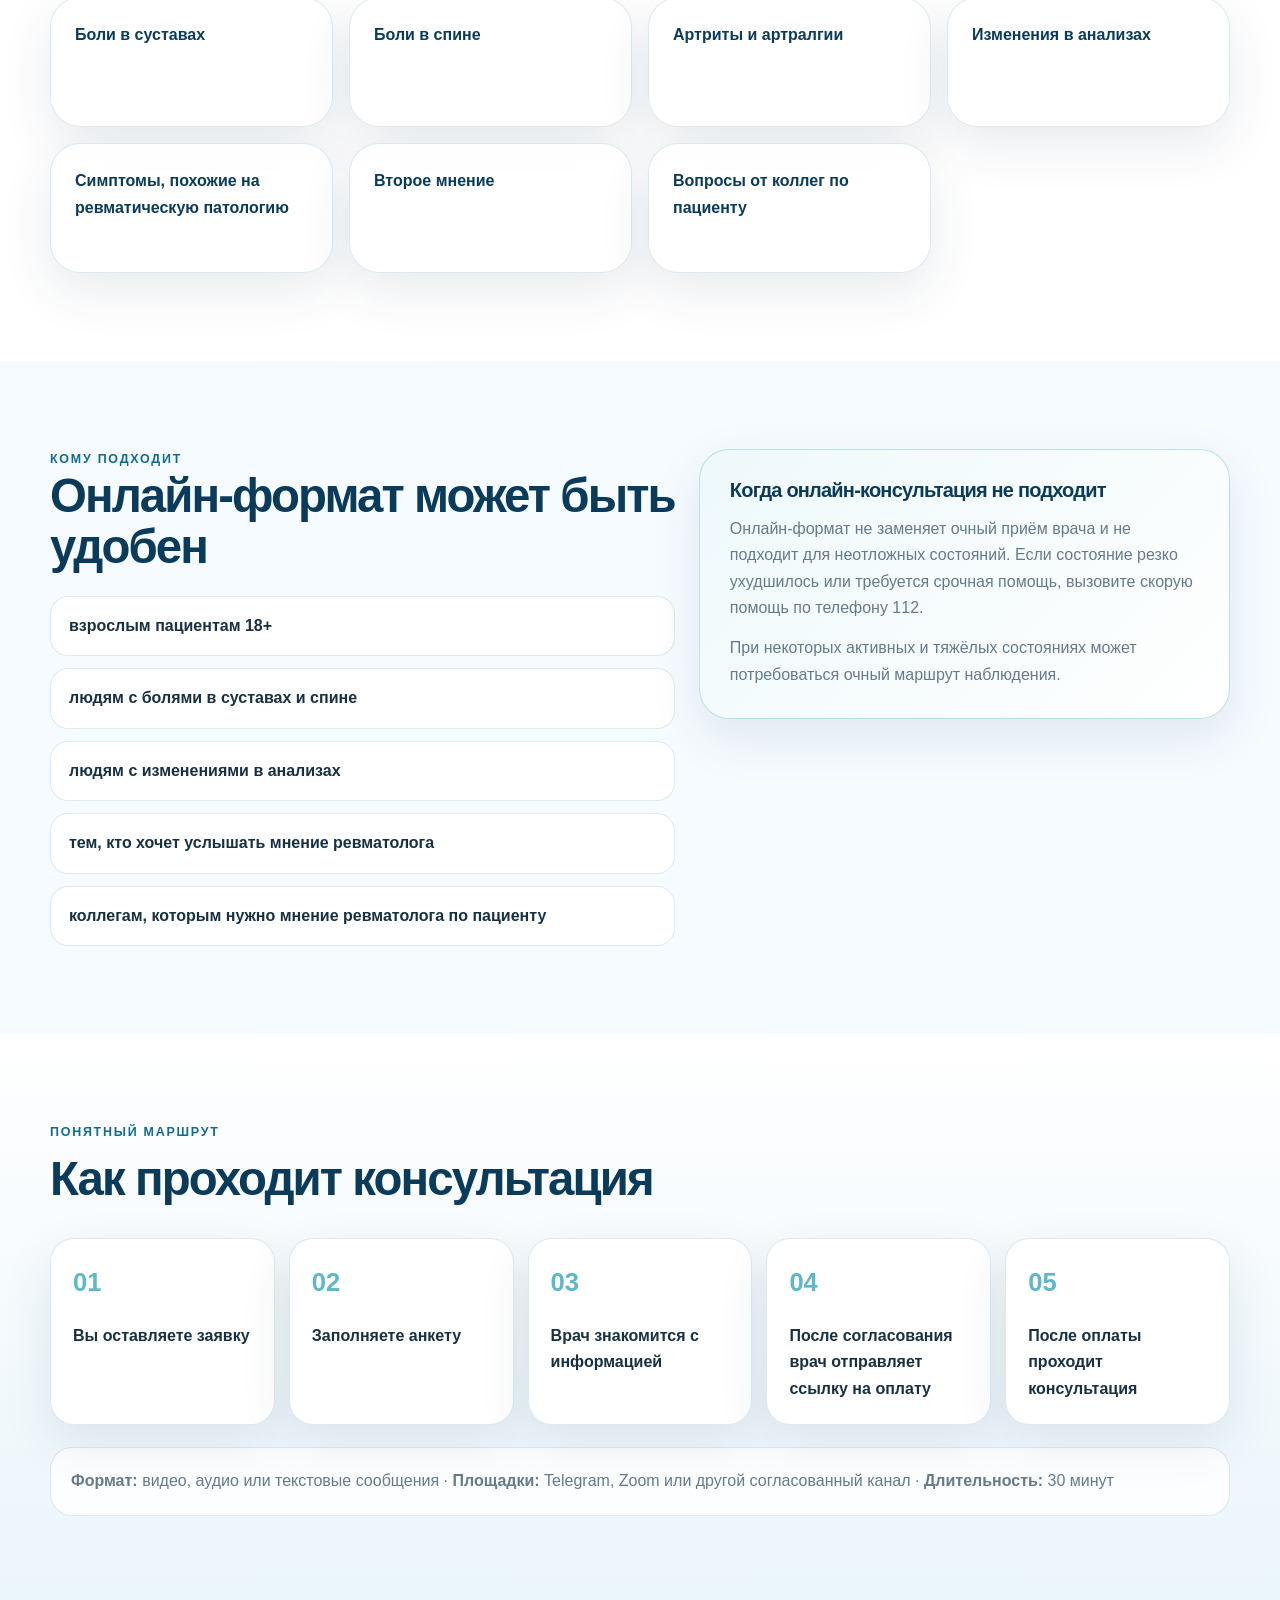
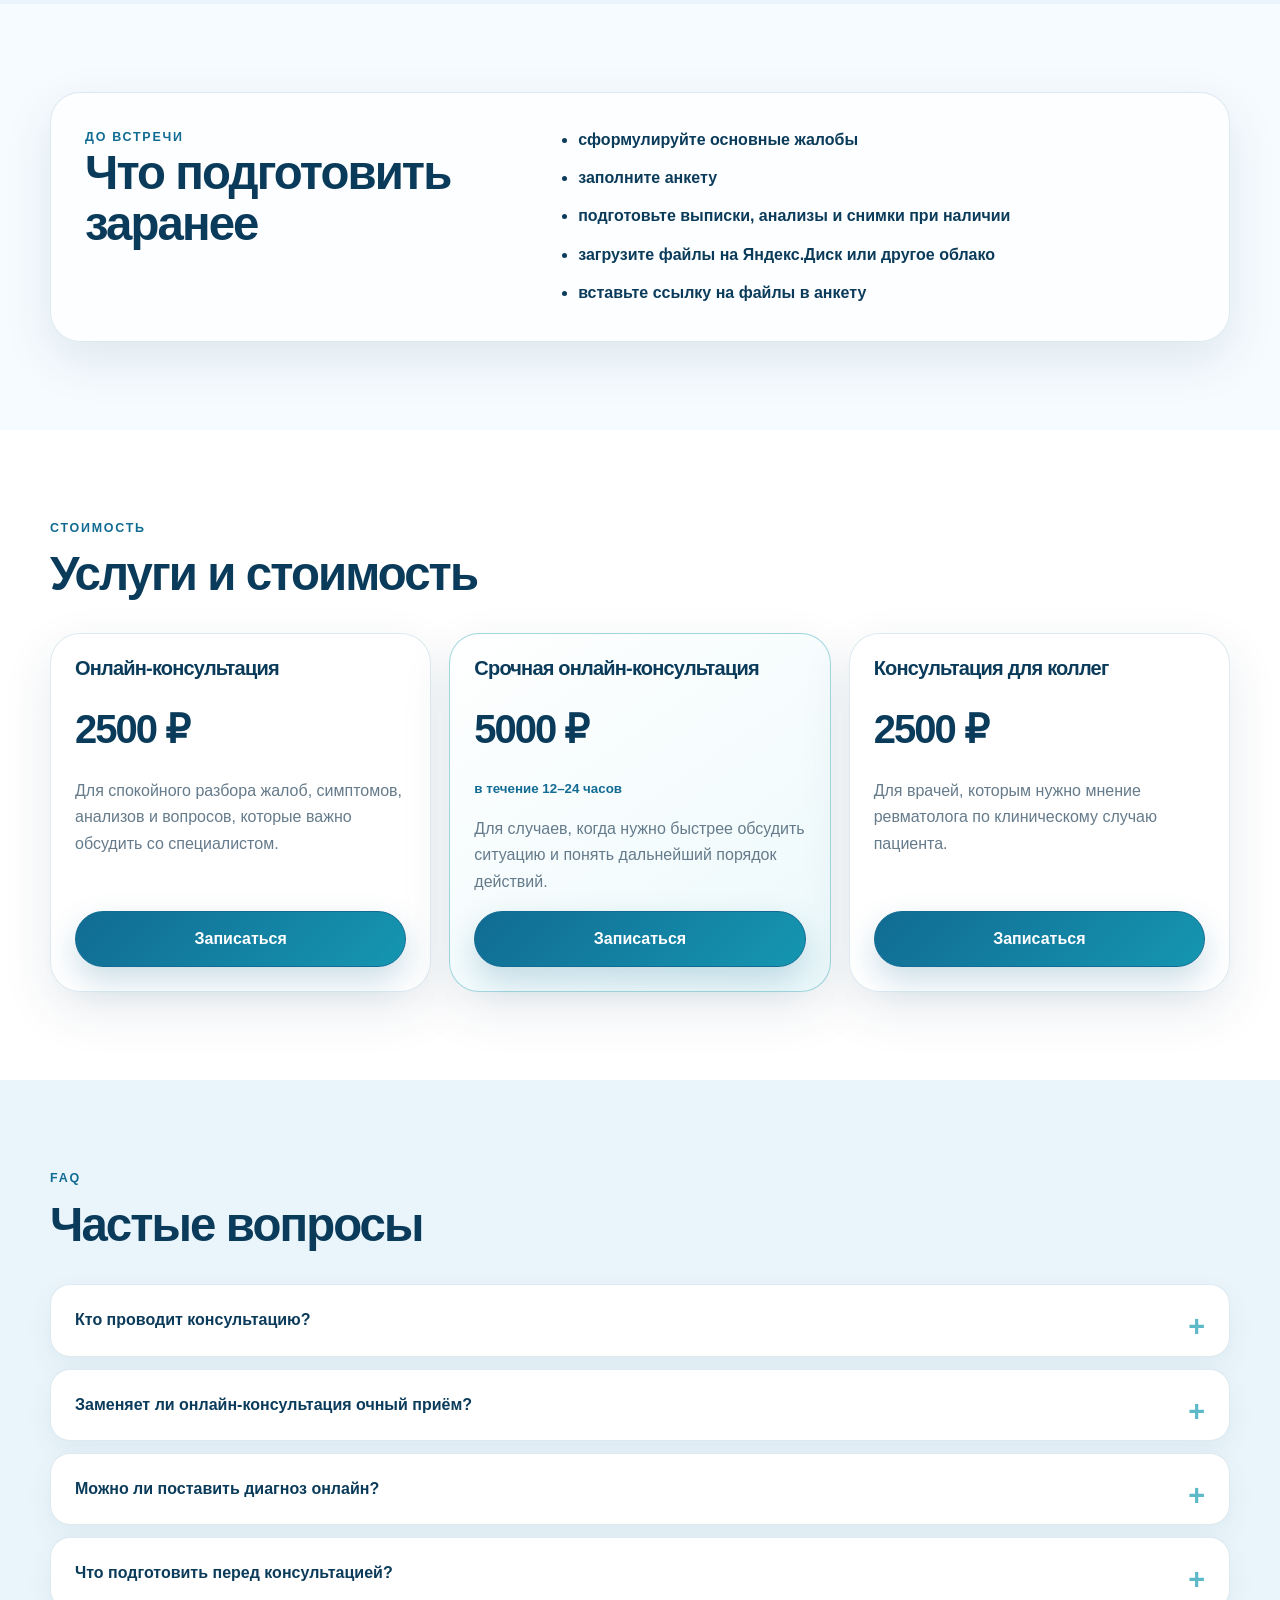
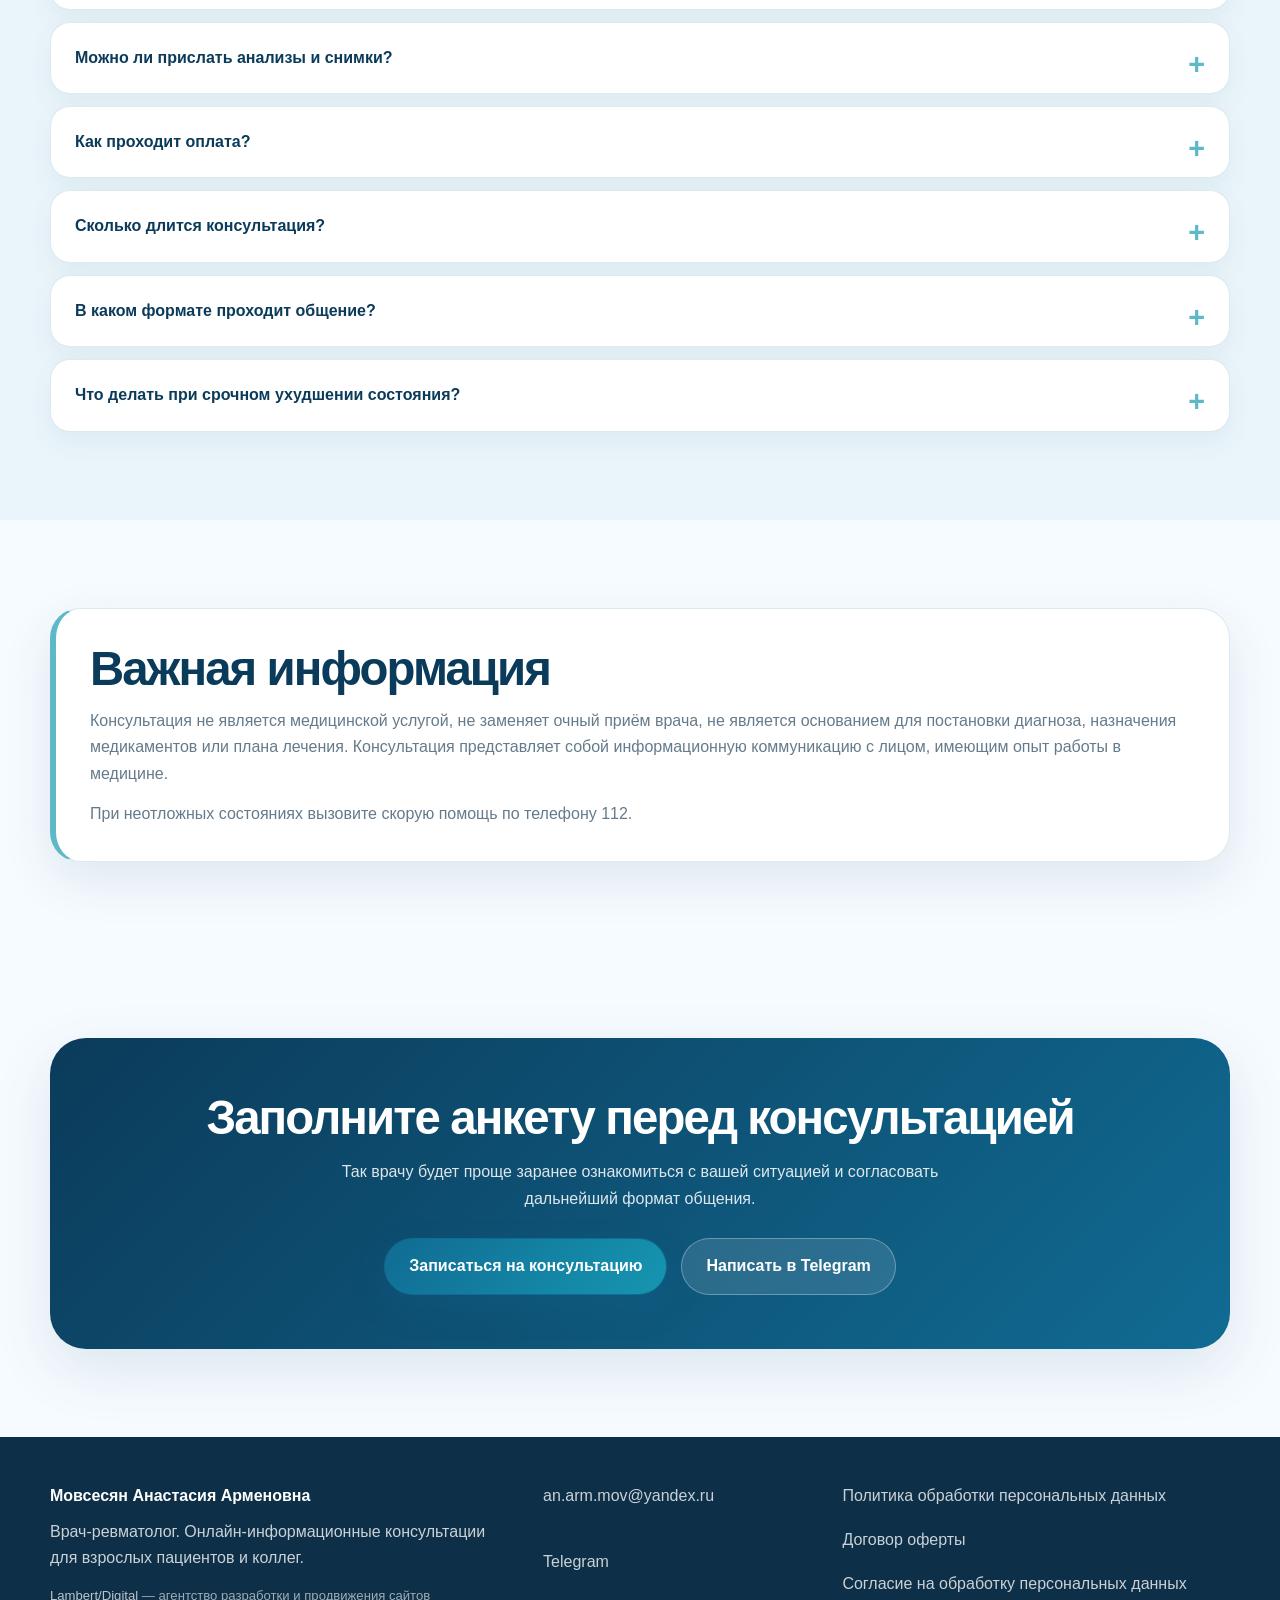
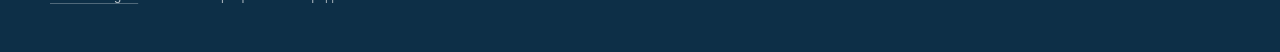
==== commit e56d2bd6: "Add image-free expert article section" ====
--- a/index.html
+++ b/index.html
@@ -2,6 +2,18 @@
 <html lang="ru">
 <head>
   <meta charset="UTF-8">
+  <!-- Yandex.Metrika counter -->
+  <script>
+    (function(m,e,t,r,i,k,a){
+      m[i]=m[i]||function(){(m[i].a=m[i].a||[]).push(arguments)};
+      m[i].l=1*new Date();
+      for(var j=0;j<document.scripts.length;j++){if(document.scripts[j].src===r){return;}}
+      k=e.createElement(t),a=e.getElementsByTagName(t)[0],k.async=1,k.src=r,a.parentNode.insertBefore(k,a);
+    })(window,document,'script','https://mc.yandex.ru/metrika/tag.js?id=111388936','ym');
+
+    ym(111388936,'init',{ssr:true,webvisor:true,clickmap:true,ecommerce:'dataLayer',referrer:document.referrer,url:location.href,accurateTrackBounce:true,trackLinks:true});
+  </script>
+  <!-- /Yandex.Metrika counter -->
   <meta name="viewport" content="width=device-width, initial-scale=1.0">
   <title>Ревматолог Анастасия Мовсесян — онлайн-консультации</title>
   <meta name="description" content="Мовсесян Анастасия Арменовна — врач-ревматолог. Онлайн-информационные консультации по болям в суставах и спине, изменениям в анализах и вопросам ревматологии.">
@@ -54,20 +66,23 @@
           "image": "https://revmatolog-movsesyan.ru/assets/images/doctor/movsesyan.png",
           "email": "an.arm.mov@yandex.ru",
           "sameAs": [
-            "https://t.me/alter_ana"
+            "https://t.me/alter_ana",
+            "https://mknc.ru/specialist/15828/movsesyan-anastasiya-armenovna/2/",
+            "https://prodoctorov.ru/moskva/vrach/1318397-movsesyan/"
           ]
         }
       ]
     }
   </script>
-  <!-- TODO: место для подключения Яндекс.Метрики на следующем этапе. -->
+  <meta name="google-site-verification" content="B0hb8YE-hCsydiCyIMNG0wNs58YjTcnK1DHJ59xe9s8" />
 </head>
 <body>
+  <noscript><div><img src="https://mc.yandex.ru/watch/111388936" style="position:absolute; left:-9999px;" alt=""></div></noscript>
   <header class="header" data-header>
     <div class="header__container container">
       <a class="header__brand" href="index.html" aria-label="На главную"><span>Анастасия Мовсесян</span><small>врач-ревматолог</small></a>
       <nav class="header__nav" data-menu aria-label="Основная навигация">
-        <a href="#about">Обо мне</a><a href="#concerns">С чем обратиться</a><a href="#process">Как проходит</a><a href="#services">Стоимость</a><a href="#faq">FAQ</a><a href="#contacts">Контакты</a>
+        <a href="#about">Обо мне</a><a href="#concerns">С чем обратиться</a><a href="#process">Как проходит</a><a href="#services">Стоимость</a><a href="articles/">Статьи</a><a href="#faq">FAQ</a><a href="#contacts">Контакты</a>
       </nav>
       <a class="button button--small header__cta" href="questionnaire.html">Записаться</a>
       <button class="header__burger" type="button" data-menu-toggle aria-label="Открыть меню" aria-expanded="false"><span></span><span></span><span></span></button>
--- a/assets/styles/main.css
+++ b/assets/styles/main.css
@@ -28,3 +28,5 @@
 @import url("pages/questionnaire.css");
 @import url("pages/success.css");
 @import url("responsive/media.css");
+
+@import url("pages/articles.css");
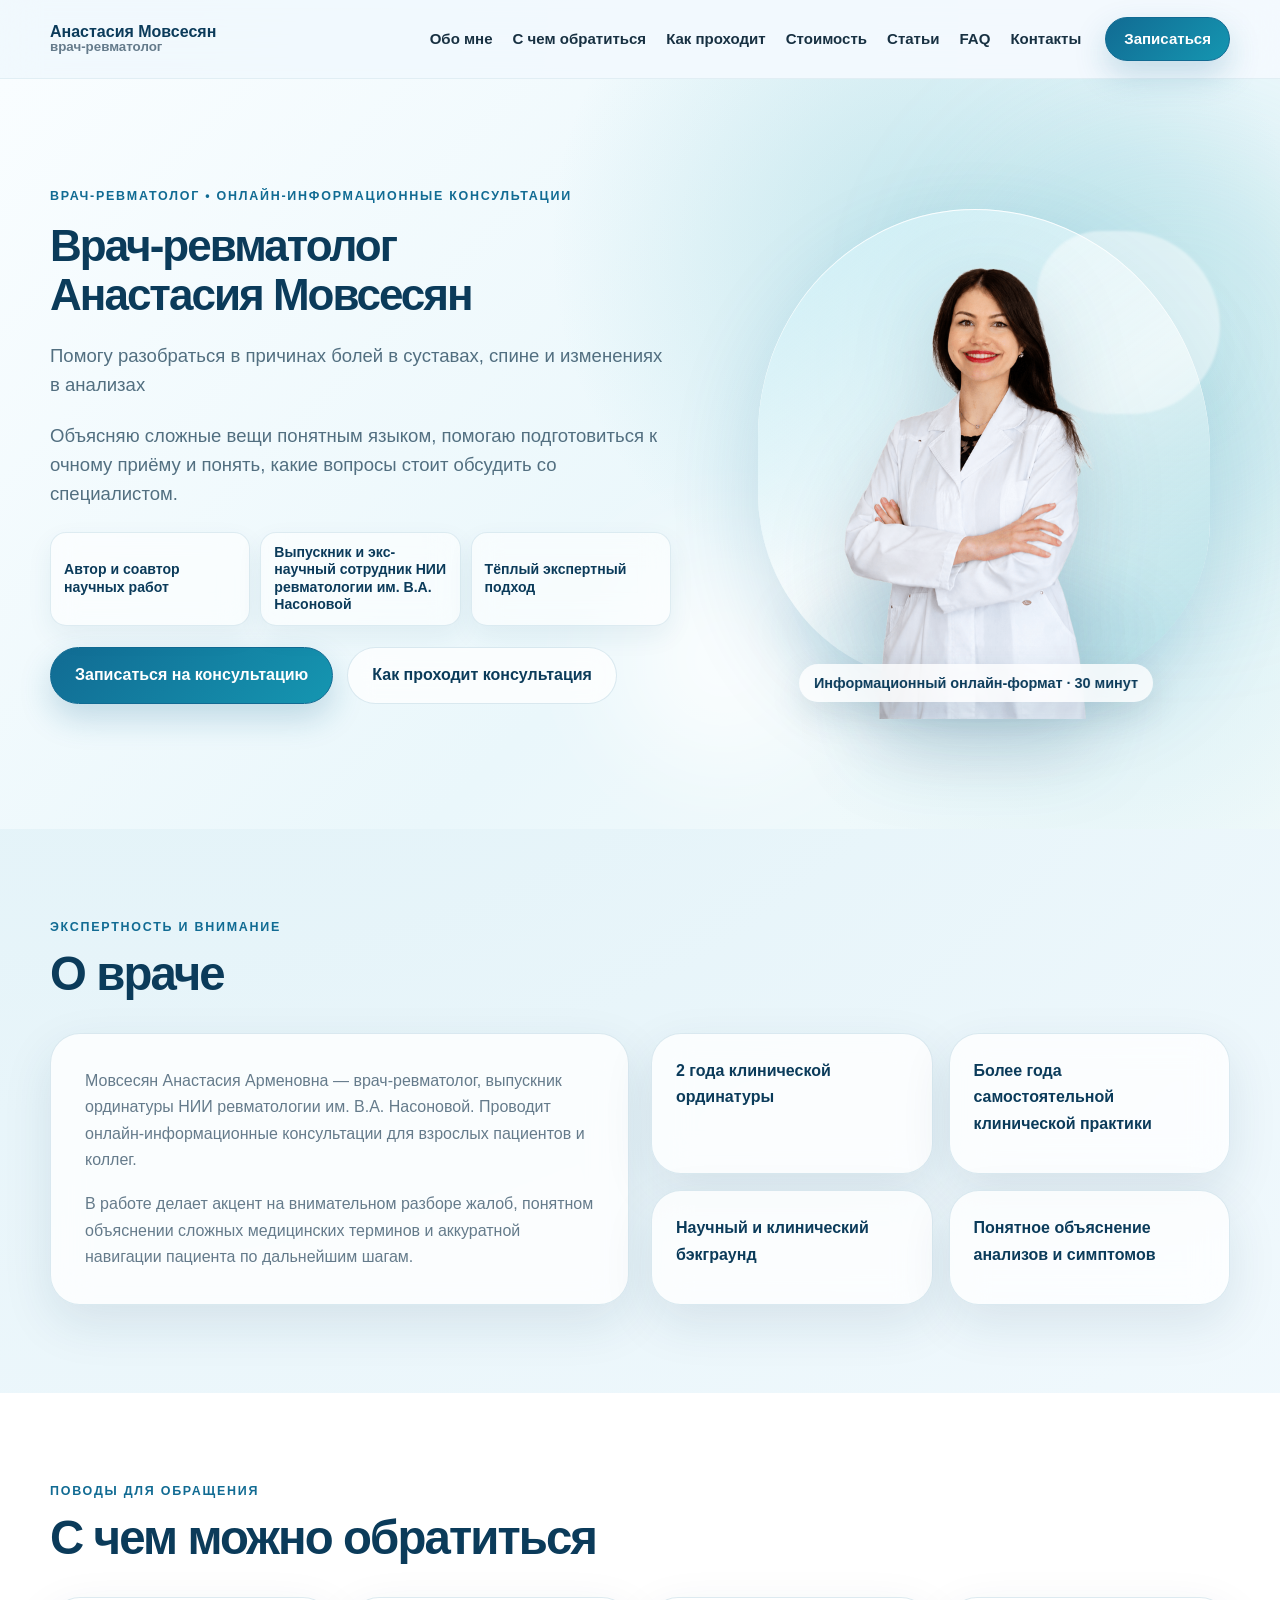
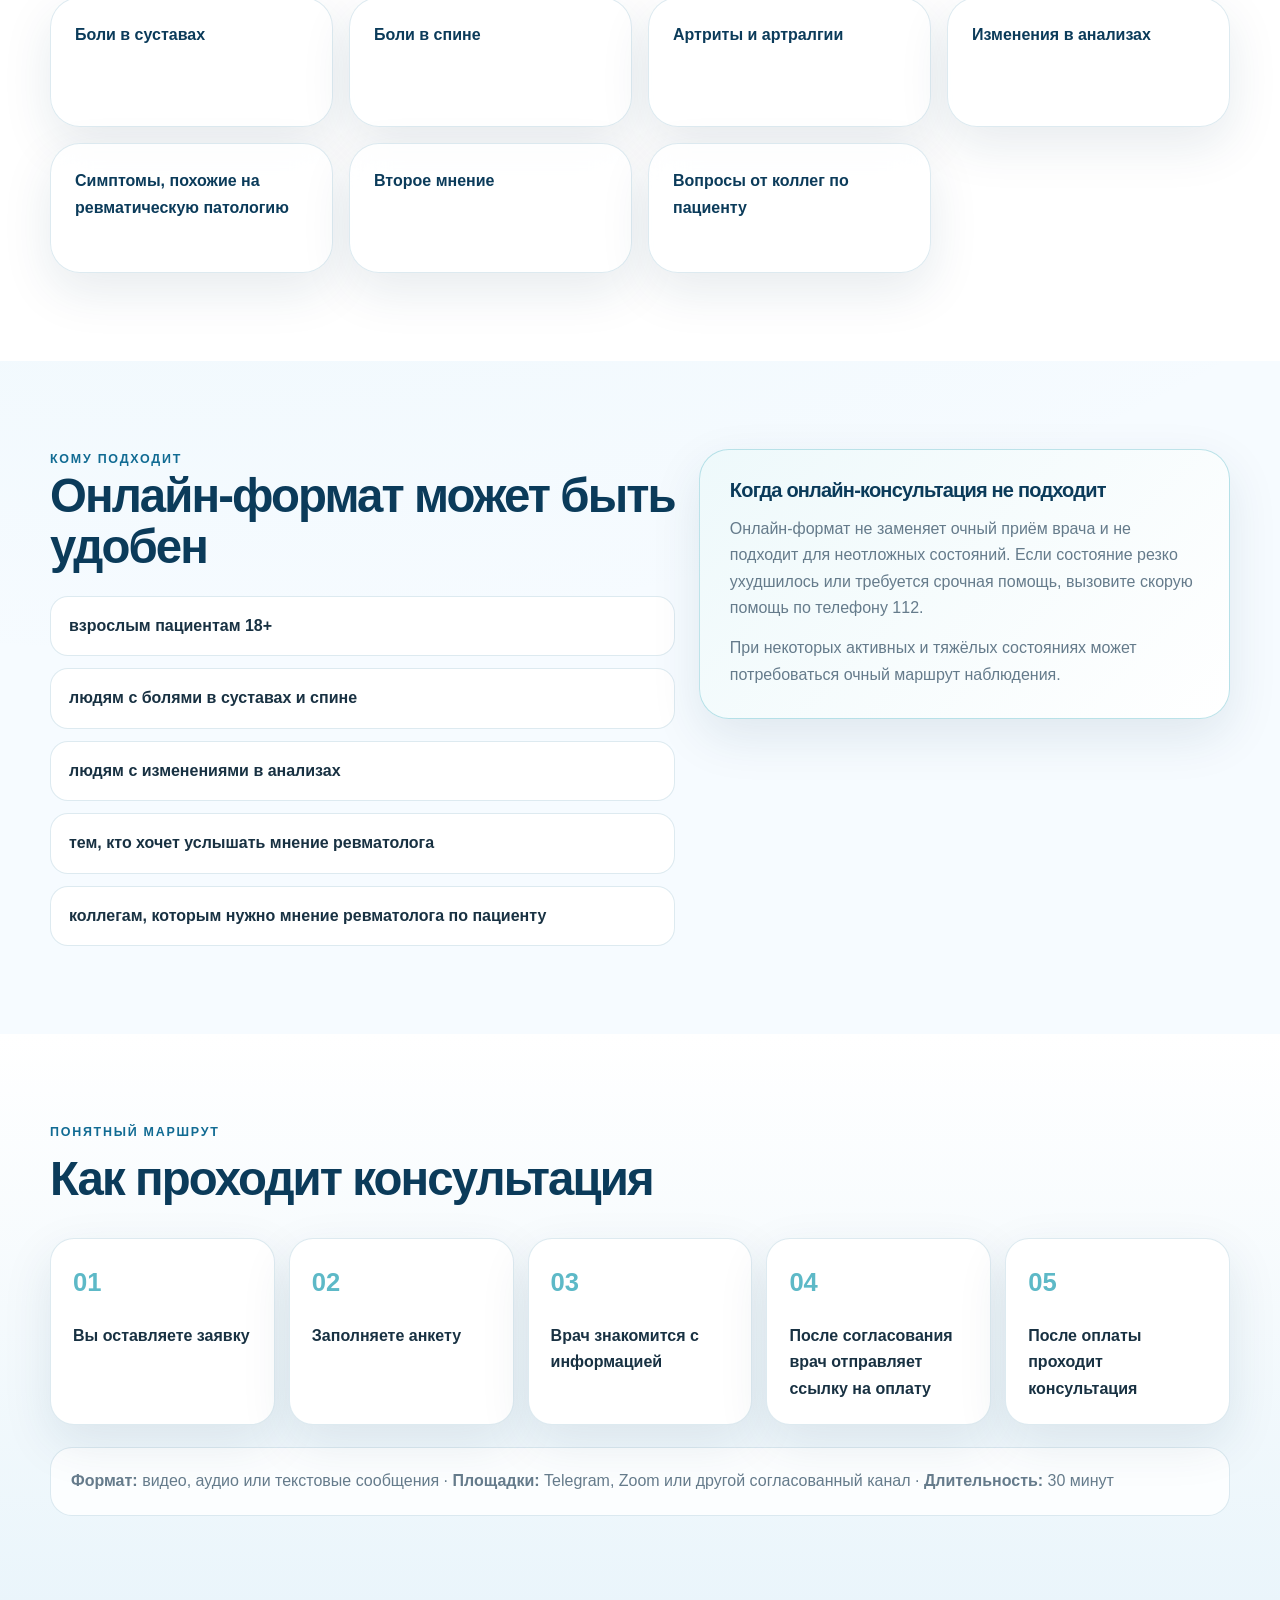
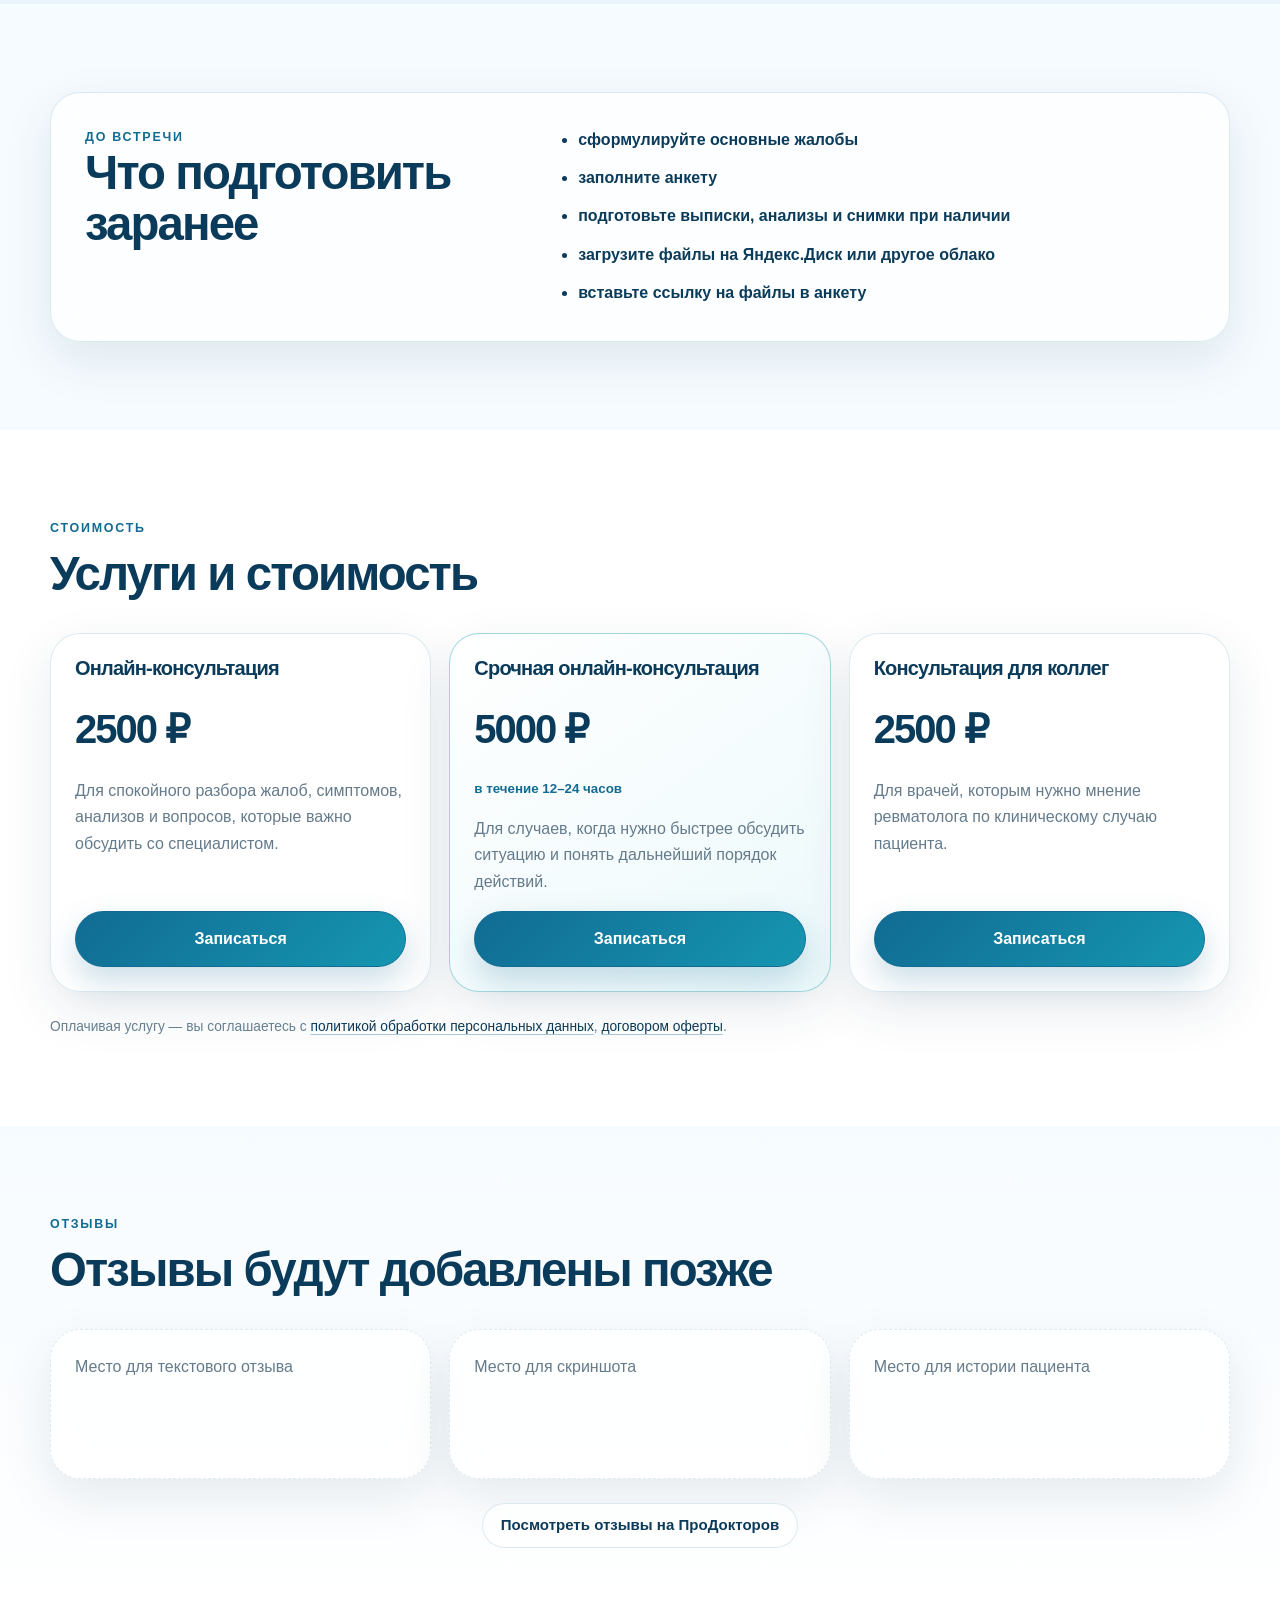
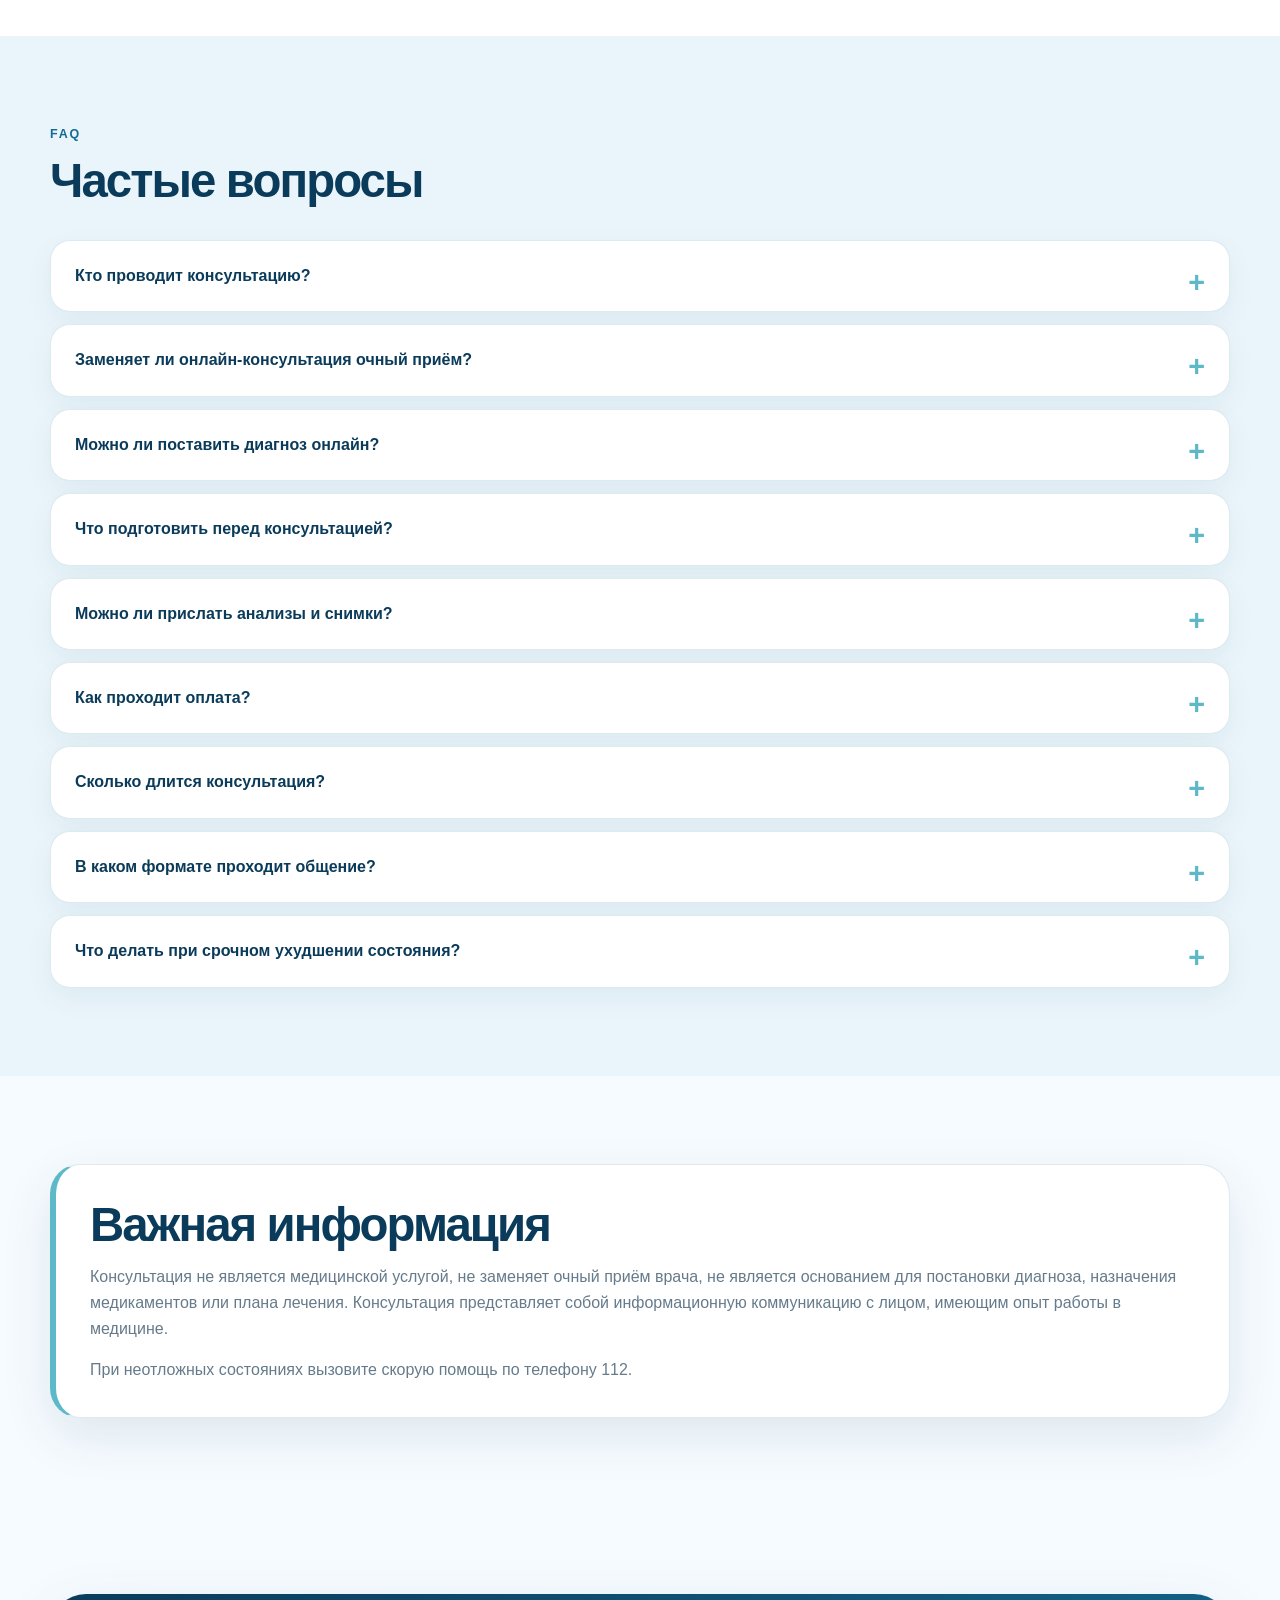
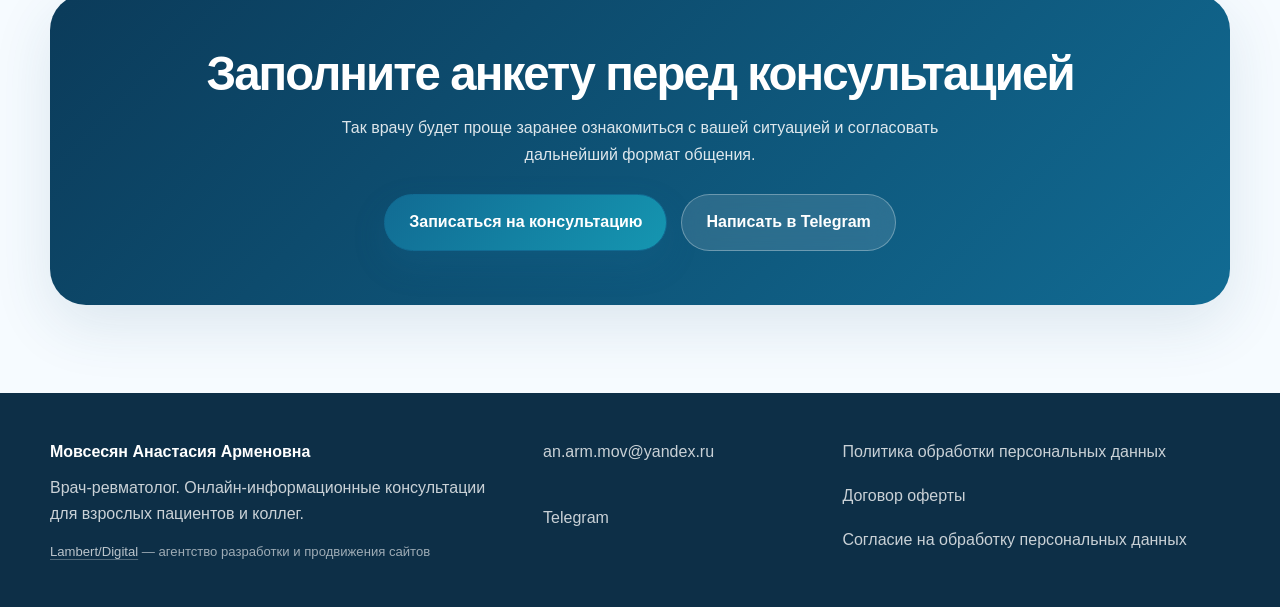
==== commit 3973c2cd: "Update homepage legal note and reviews CTA" ====
--- a/index.html
+++ b/index.html
@@ -97,8 +97,8 @@
           <h1>Врач-ревматолог Анастасия Мовсесян</h1>
           <p class="hero__lead">Помогу разобраться в причинах болей в суставах, спине и изменениях в анализах</p>
           <p class="hero__lead">Объясняю сложные вещи понятным языком, помогаю подготовиться к очному приёму и понять, какие вопросы стоит обсудить со специалистом.</p>
+          <ul class="hero__facts"><li>Автор и соавтор научных работ</li><li>Выпускник и экс-научный сотрудник НИИ ревматологии им. В.А. Насоновой</li><li>Тёплый экспертный подход</li></ul>
           <div class="hero__actions"><a class="button" href="questionnaire.html">Записаться на консультацию</a><a class="button button--ghost" href="#process">Как проходит консультация</a></div>
-          <ul class="hero__facts"><li>Автор и соавтор научных работ</li><li>Выпускник и экс-научный сотрудник НИИ ревматологии им. В.А. Насоновой</li><li>Тёплый экспертный подход</li></ul>
         </div>
         <div class="hero__visual" aria-label="Фото врача">
           <div class="hero__photo-card"><img src="assets/images/doctor/movsesyan.png" alt="Мовсесян Анастасия Арменовна — врач-ревматолог"><p>Информационный онлайн-формат · 30 минут</p></div>
@@ -116,7 +116,9 @@
 
     <section class="preparation section"><div class="container reveal"><div class="preparation__card card card--large"><div><p class="eyebrow">До встречи</p><h2>Что подготовить заранее</h2></div><ul><li>сформулируйте основные жалобы</li><li>заполните анкету</li><li>подготовьте выписки, анализы и снимки при наличии</li><li>загрузите файлы на Яндекс.Диск или другое облако</li><li>вставьте ссылку на файлы в анкету</li></ul></div></div></section>
 
-    <section class="services section" id="services"><div class="container reveal"><div class="section-heading"><p class="eyebrow">Стоимость</p><h2>Услуги и стоимость</h2></div><div class="services__grid"><article class="service-card"><h3>Онлайн-консультация</h3><strong>2500 ₽</strong><p>Для спокойного разбора жалоб, симптомов, анализов и вопросов, которые важно обсудить со специалистом.</p><a class="button" href="questionnaire.html">Записаться</a></article><article class="service-card service-card--accent"><h3>Срочная онлайн-консультация</h3><strong>5000 ₽</strong><small>в течение 12–24 часов</small><p>Для случаев, когда нужно быстрее обсудить ситуацию и понять дальнейший порядок действий.</p><a class="button" href="questionnaire.html">Записаться</a></article><article class="service-card"><h3>Консультация для коллег</h3><strong>2500 ₽</strong><p>Для врачей, которым нужно мнение ревматолога по клиническому случаю пациента.</p><a class="button" href="questionnaire.html">Записаться</a></article></div></div></section>
+    <section class="services section" id="services"><div class="container reveal"><div class="section-heading"><p class="eyebrow">Стоимость</p><h2>Услуги и стоимость</h2></div><div class="services__grid"><article class="service-card"><h3>Онлайн-консультация</h3><strong>2500 ₽</strong><p>Для спокойного разбора жалоб, симптомов, анализов и вопросов, которые важно обсудить со специалистом.</p><a class="button" href="questionnaire.html">Записаться</a></article><article class="service-card service-card--accent"><h3>Срочная онлайн-консультация</h3><strong>5000 ₽</strong><small>в течение 12–24 часов</small><p>Для случаев, когда нужно быстрее обсудить ситуацию и понять дальнейший порядок действий.</p><a class="button" href="questionnaire.html">Записаться</a></article><article class="service-card"><h3>Консультация для коллег</h3><strong>2500 ₽</strong><p>Для врачей, которым нужно мнение ревматолога по клиническому случаю пациента.</p><a class="button" href="questionnaire.html">Записаться</a></article></div><p class="services__legal">Оплачивая услугу — вы соглашаетесь с <a href="assets/docs/Политика_обработки_персональных_данных.docx" target="_blank" rel="noopener noreferrer">политикой обработки персональных данных</a>, <a href="assets/docs/Оферта%20на%20онлайн-консультации.docx" target="_blank" rel="noopener noreferrer">договором оферты</a>.</p></div></section>
+
+    <section class="reviews section"><div class="container reveal"><div class="section-heading"><p class="eyebrow">Отзывы</p><h2>Отзывы будут добавлены позже</h2></div><div class="placeholder-grid"><article class="placeholder-card">Место для текстового отзыва</article><article class="placeholder-card">Место для скриншота</article><article class="placeholder-card">Место для истории пациента</article></div><div class="reviews__action"><a class="button button--ghost button--small" href="https://prodoctorov.ru/moskva/vrach/1318397-movsesyan/?utm_referrer=https%3a%2f%2fwww.google.com%2f" target="_blank" rel="noopener noreferrer">Посмотреть отзывы на ПроДокторов</a></div></div></section>
 
     <section class="faq section" id="faq"><div class="container reveal"><div class="section-heading"><p class="eyebrow">FAQ</p><h2>Частые вопросы</h2></div><div class="accordion" data-accordion>
         <article class="accordion__item"><button class="accordion__button" type="button">Кто проводит консультацию?</button><div class="accordion__panel"><p>Консультацию проводит врач-ревматолог Анастасия Арменовна Мовсесян.</p></div></article>
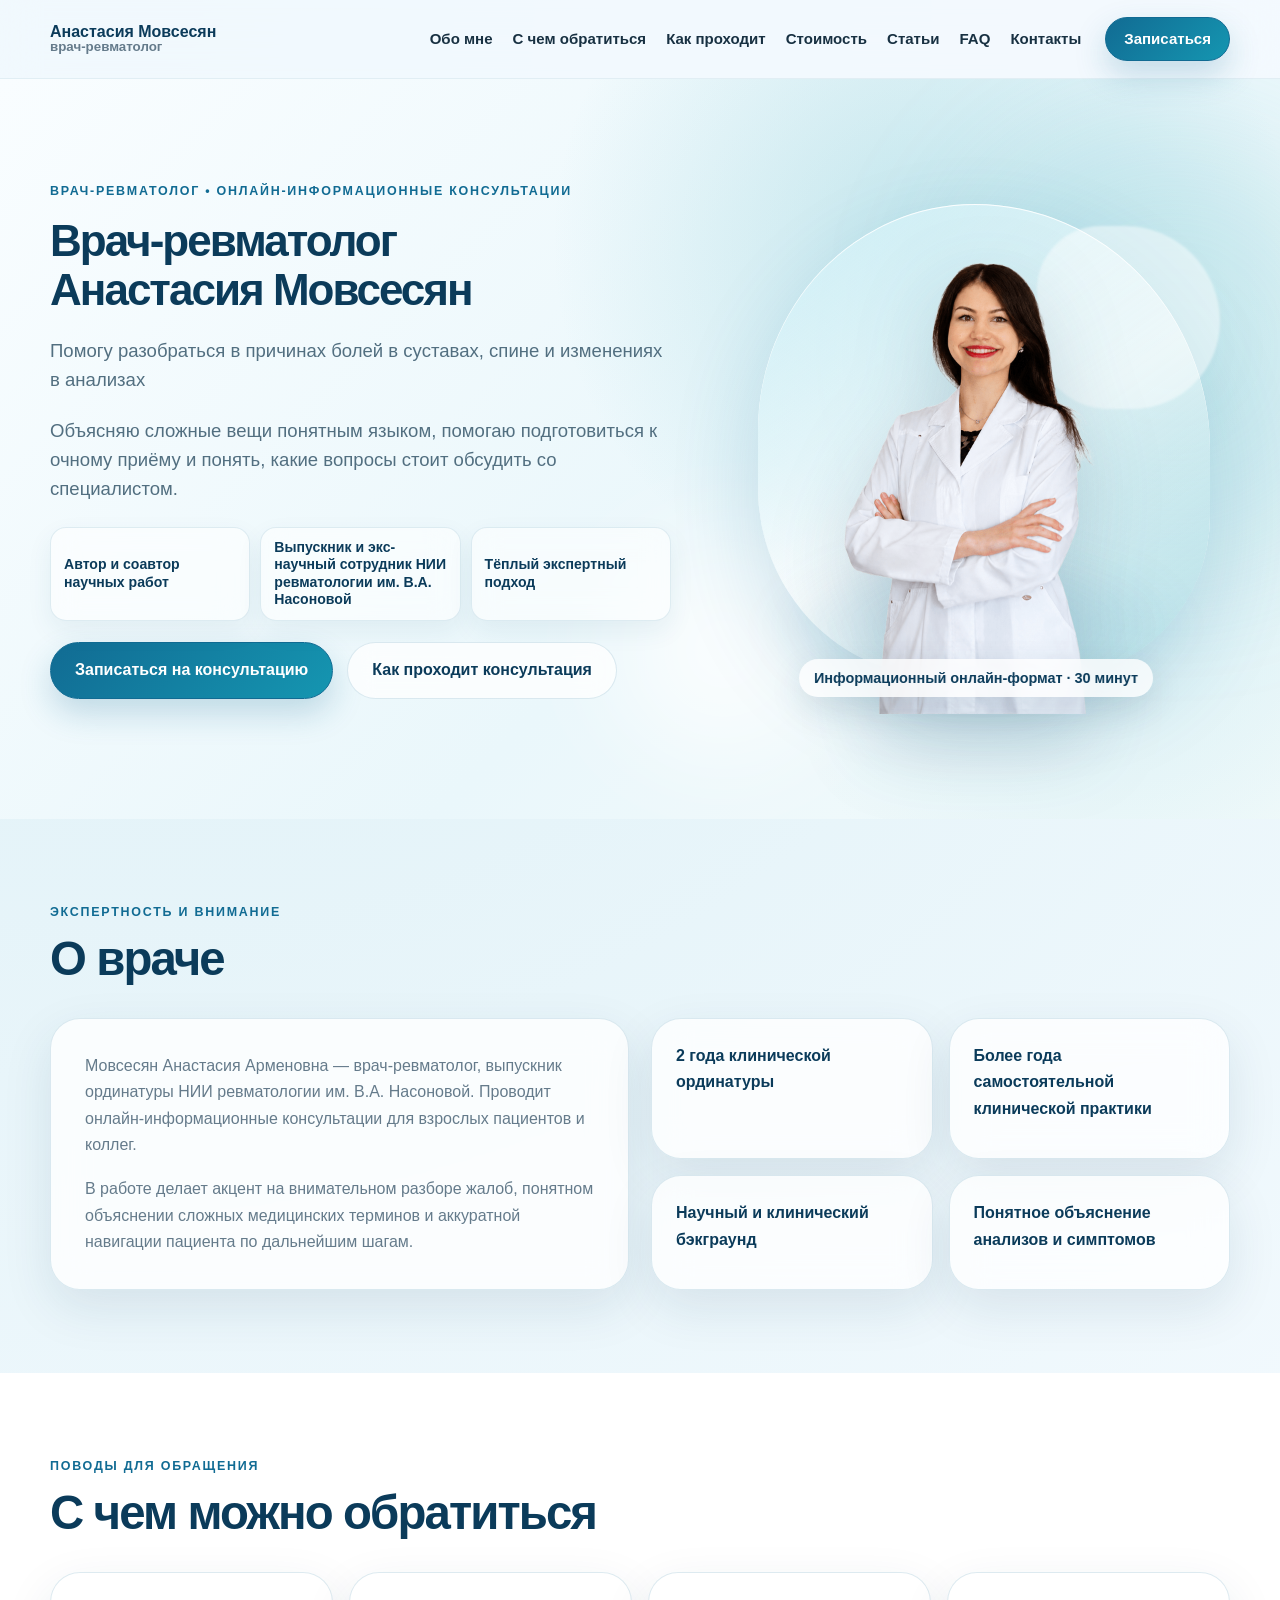
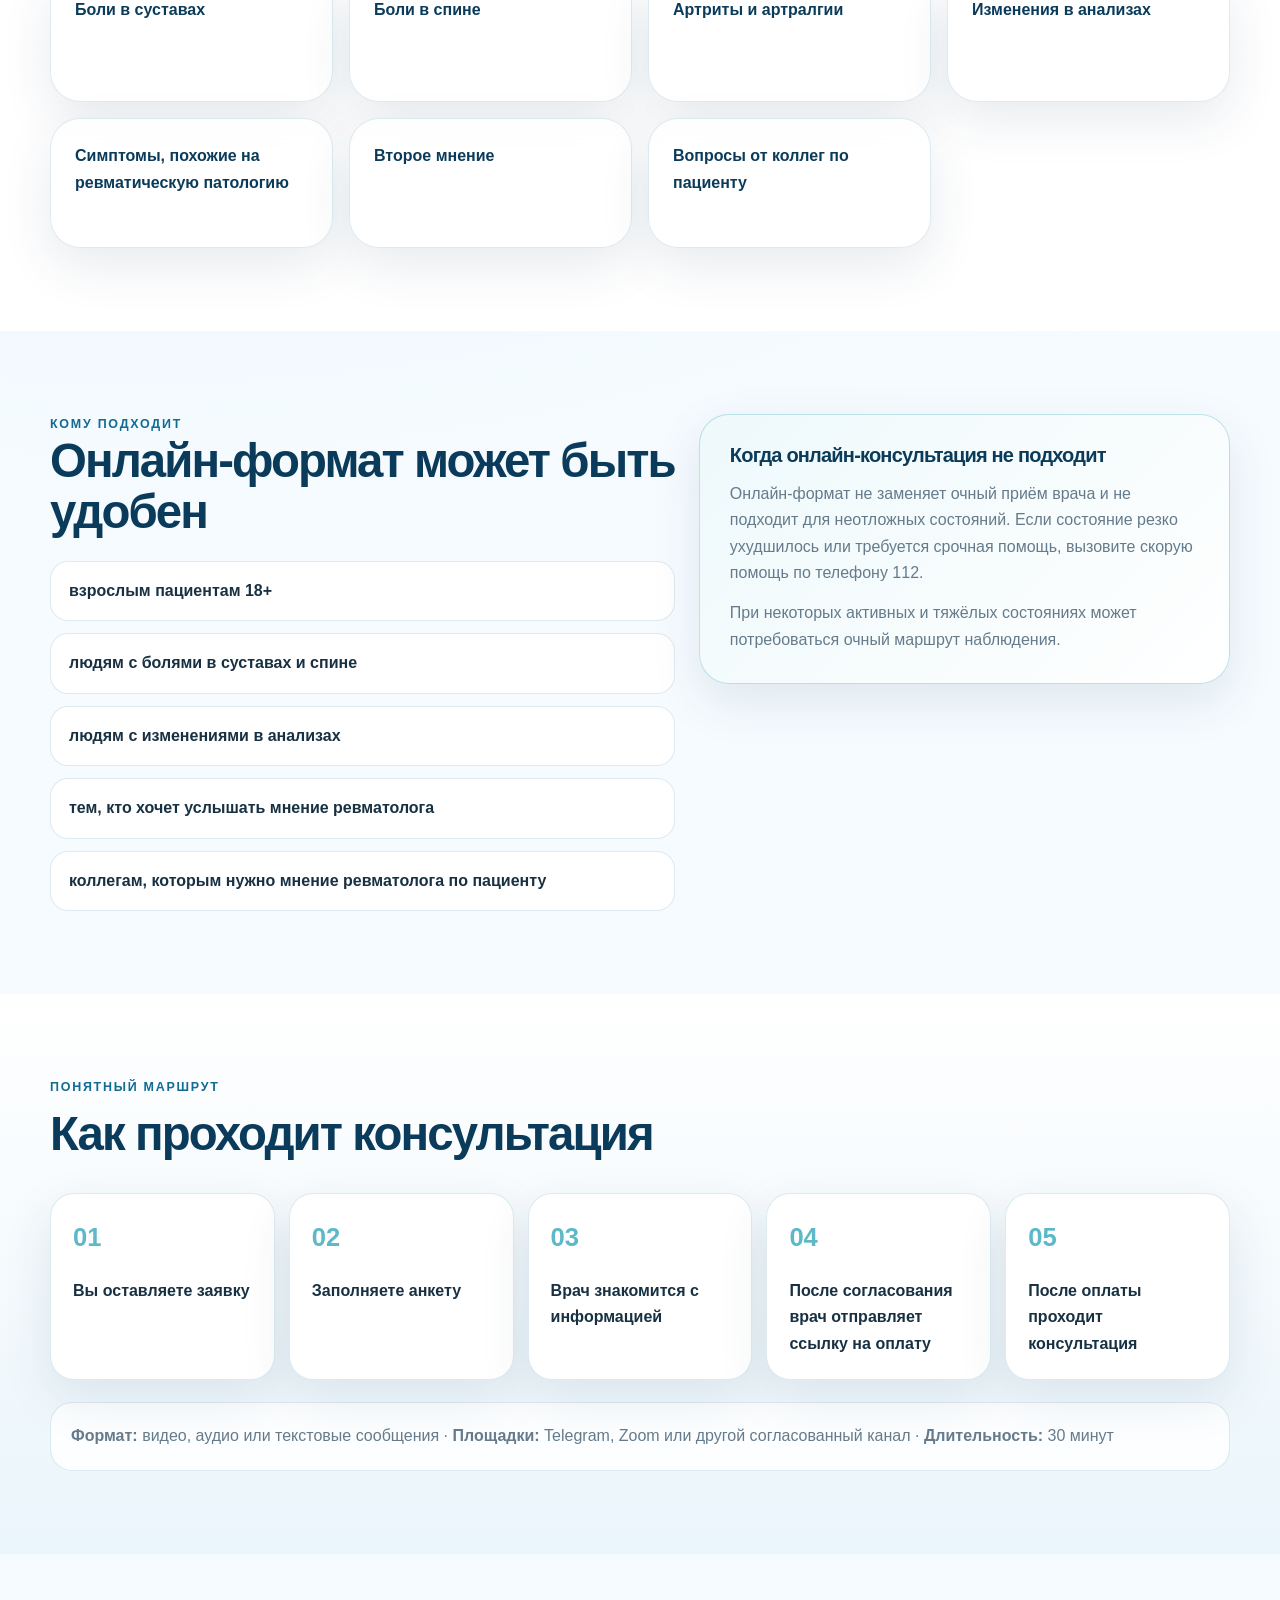
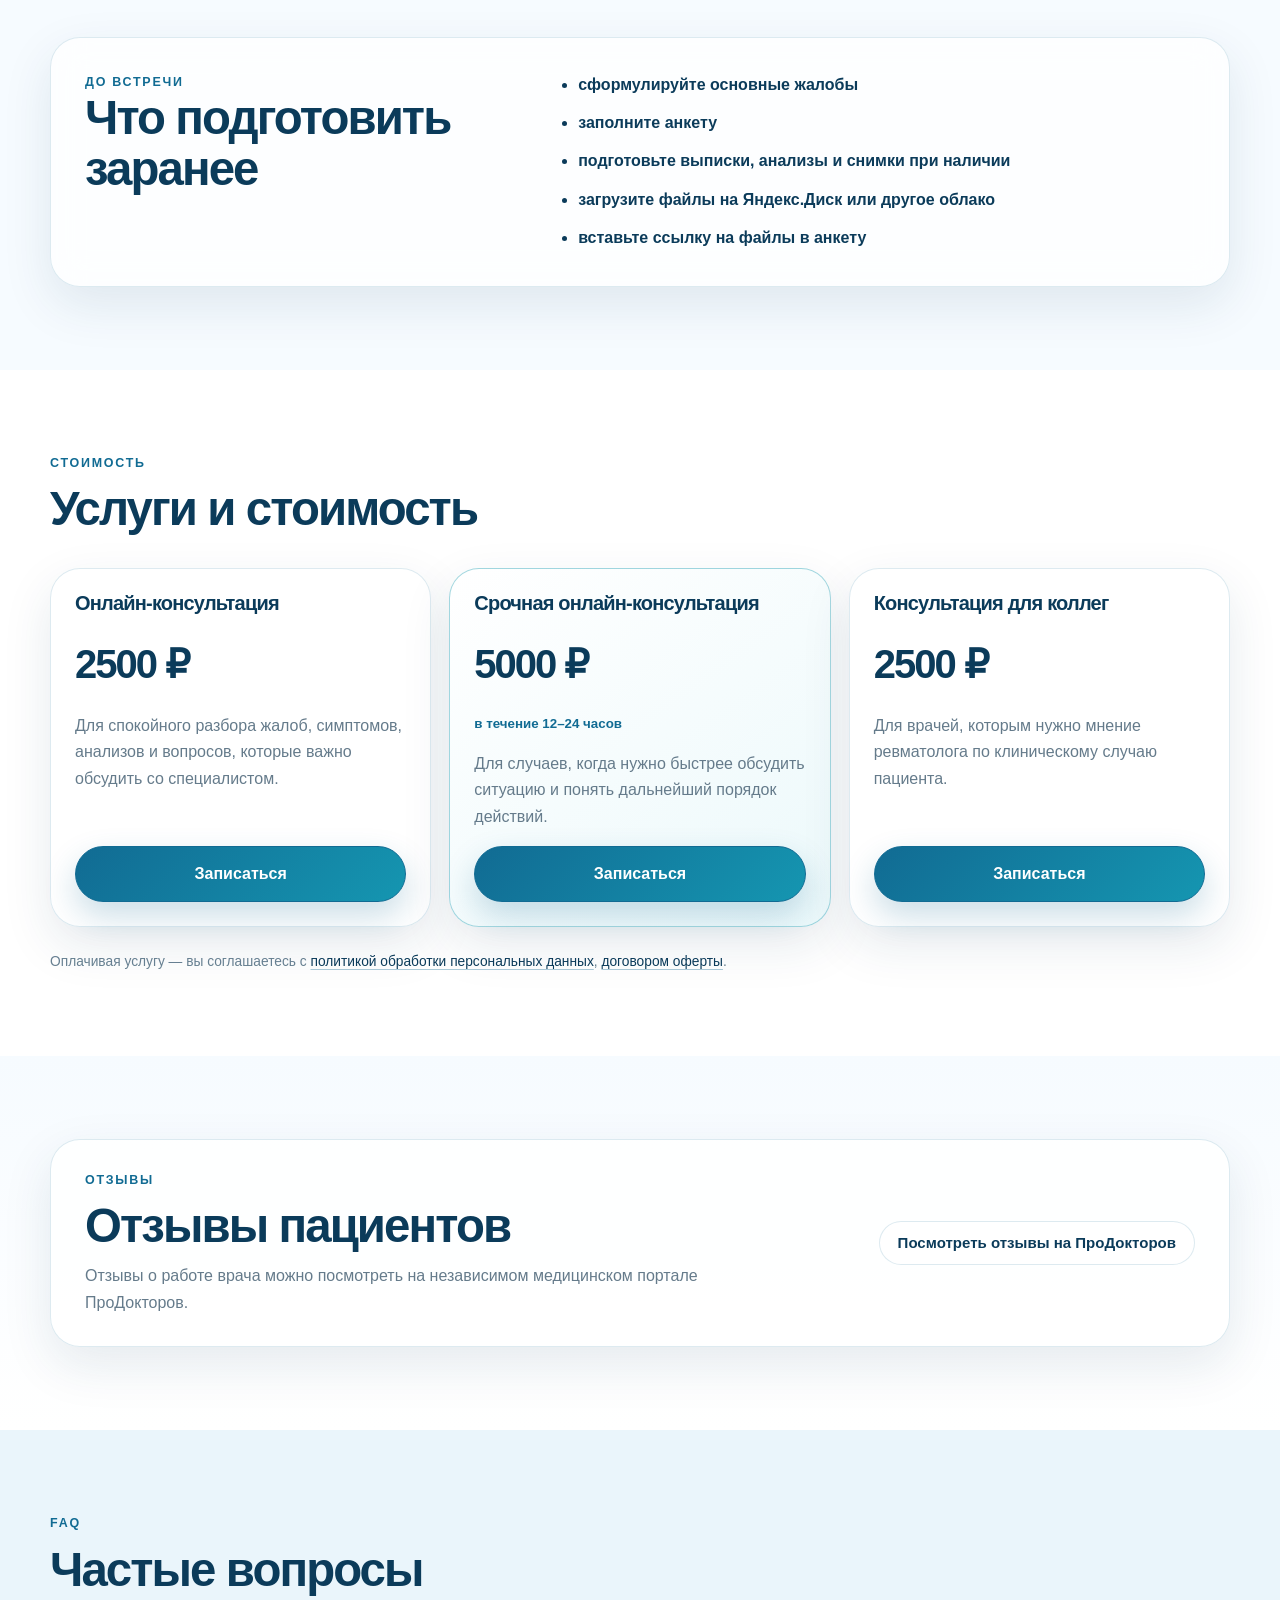
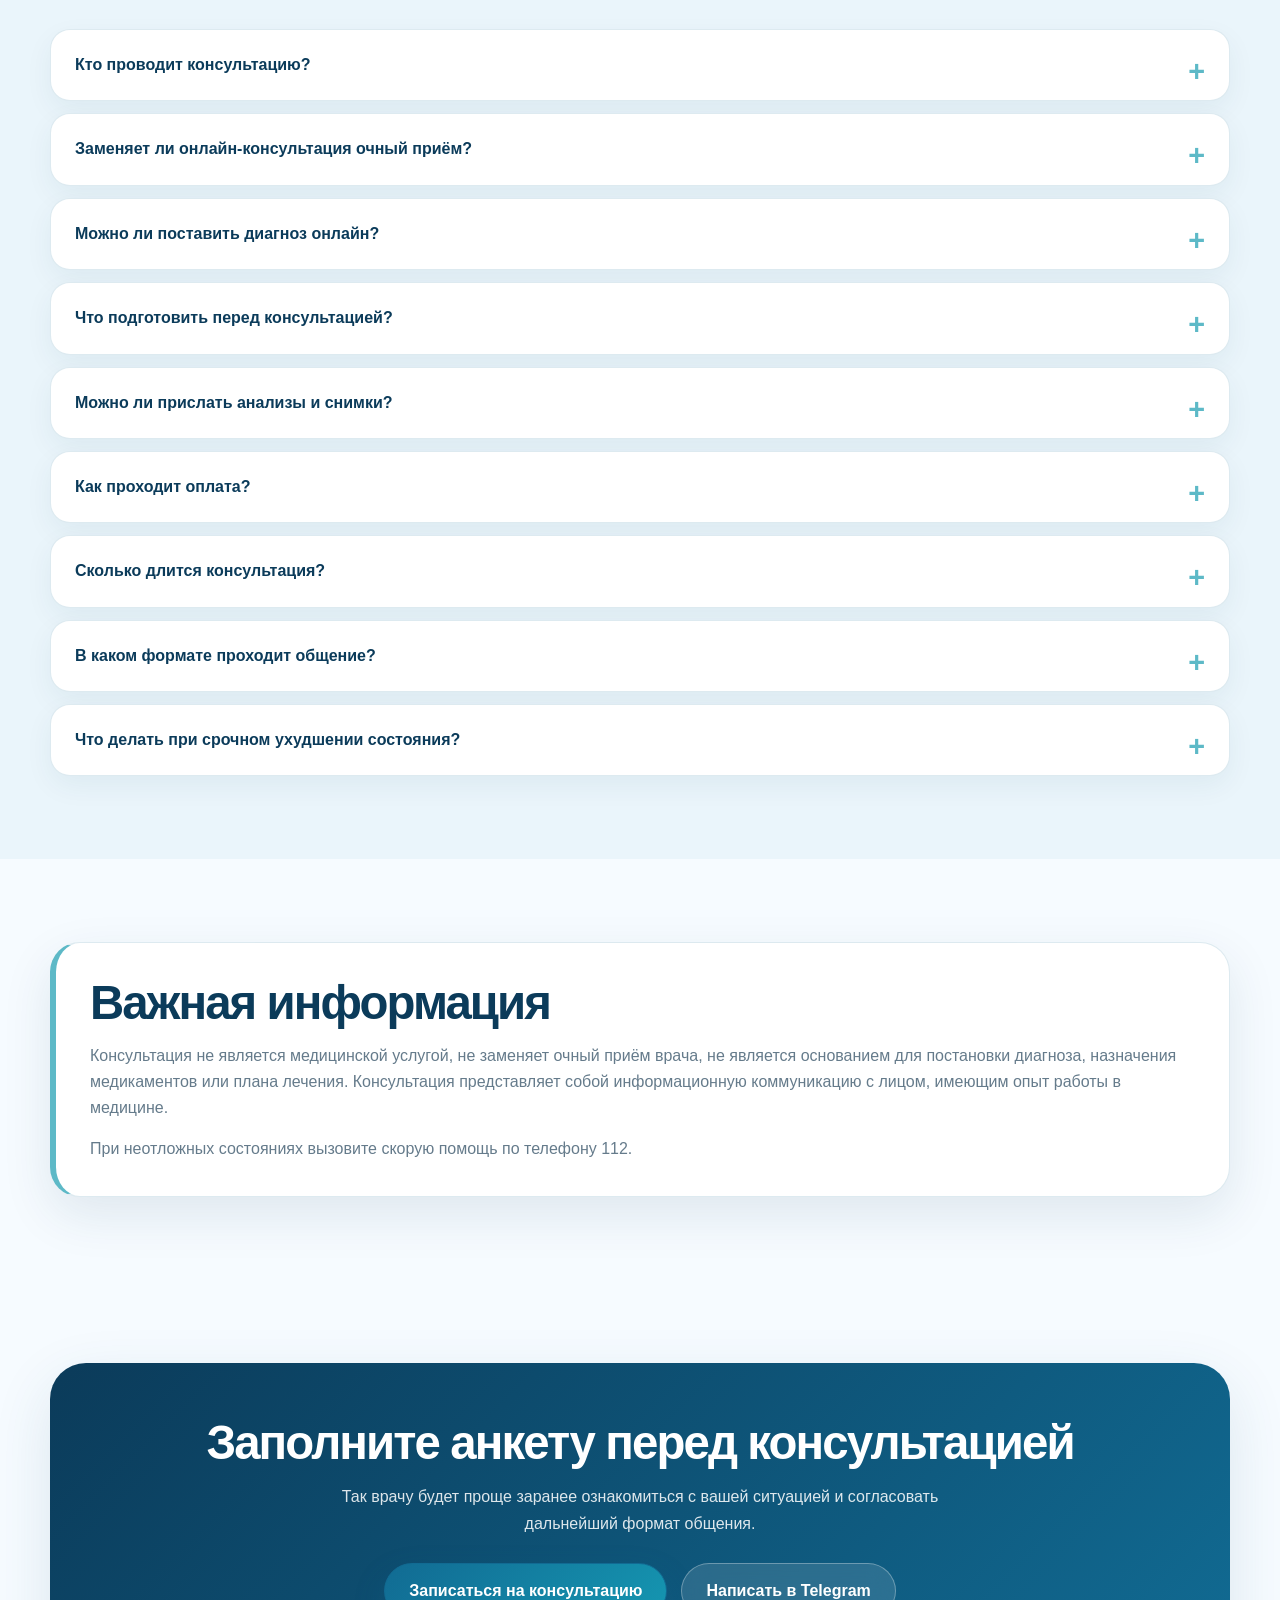
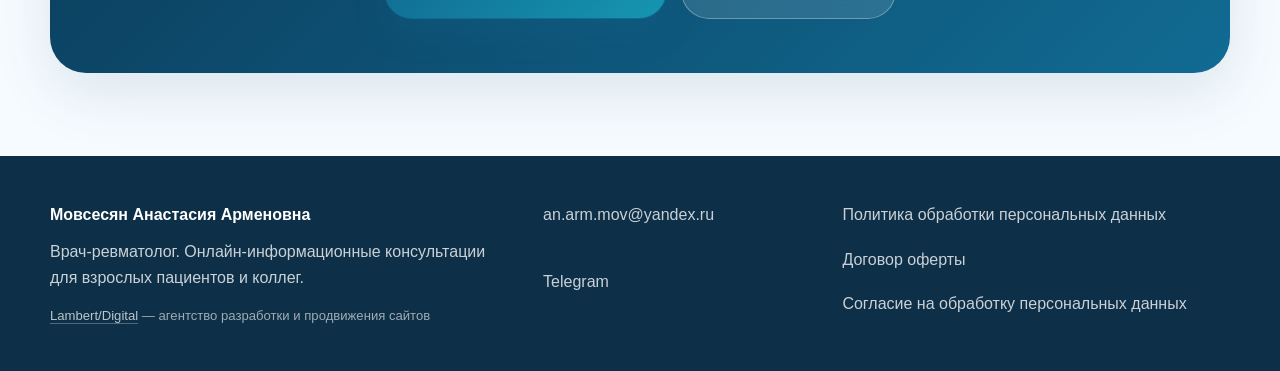
==== commit 7ec9c3f0: "Обновить секцию отзывов и вертикальные отступы" ====
--- a/index.html
+++ b/index.html
@@ -118,7 +118,7 @@
 
     <section class="services section" id="services"><div class="container reveal"><div class="section-heading"><p class="eyebrow">Стоимость</p><h2>Услуги и стоимость</h2></div><div class="services__grid"><article class="service-card"><h3>Онлайн-консультация</h3><strong>2500 ₽</strong><p>Для спокойного разбора жалоб, симптомов, анализов и вопросов, которые важно обсудить со специалистом.</p><a class="button" href="questionnaire.html">Записаться</a></article><article class="service-card service-card--accent"><h3>Срочная онлайн-консультация</h3><strong>5000 ₽</strong><small>в течение 12–24 часов</small><p>Для случаев, когда нужно быстрее обсудить ситуацию и понять дальнейший порядок действий.</p><a class="button" href="questionnaire.html">Записаться</a></article><article class="service-card"><h3>Консультация для коллег</h3><strong>2500 ₽</strong><p>Для врачей, которым нужно мнение ревматолога по клиническому случаю пациента.</p><a class="button" href="questionnaire.html">Записаться</a></article></div><p class="services__legal">Оплачивая услугу — вы соглашаетесь с <a href="assets/docs/Политика_обработки_персональных_данных.docx" target="_blank" rel="noopener noreferrer">политикой обработки персональных данных</a>, <a href="assets/docs/Оферта%20на%20онлайн-консультации.docx" target="_blank" rel="noopener noreferrer">договором оферты</a>.</p></div></section>
 
-    <section class="reviews section"><div class="container reveal"><div class="section-heading"><p class="eyebrow">Отзывы</p><h2>Отзывы будут добавлены позже</h2></div><div class="placeholder-grid"><article class="placeholder-card">Место для текстового отзыва</article><article class="placeholder-card">Место для скриншота</article><article class="placeholder-card">Место для истории пациента</article></div><div class="reviews__action"><a class="button button--ghost button--small" href="https://prodoctorov.ru/moskva/vrach/1318397-movsesyan/?utm_referrer=https%3a%2f%2fwww.google.com%2f" target="_blank" rel="noopener noreferrer">Посмотреть отзывы на ПроДокторов</a></div></div></section>
+    <section class="reviews section"><div class="container reveal"><div class="reviews__card"><div class="reviews__content"><p class="eyebrow">Отзывы</p><h2>Отзывы пациентов</h2><p>Отзывы о работе врача можно посмотреть на независимом медицинском портале ПроДокторов.</p></div><a class="button button--ghost button--small" href="https://prodoctorov.ru/moskva/vrach/1318397-movsesyan/?utm_referrer=https%3a%2f%2fwww.google.com%2f" target="_blank" rel="noopener noreferrer">Посмотреть отзывы на ПроДокторов</a></div></div></section>
 
     <section class="faq section" id="faq"><div class="container reveal"><div class="section-heading"><p class="eyebrow">FAQ</p><h2>Частые вопросы</h2></div><div class="accordion" data-accordion>
         <article class="accordion__item"><button class="accordion__button" type="button">Кто проводит консультацию?</button><div class="accordion__panel"><p>Консультацию проводит врач-ревматолог Анастасия Арменовна Мовсесян.</p></div></article>
